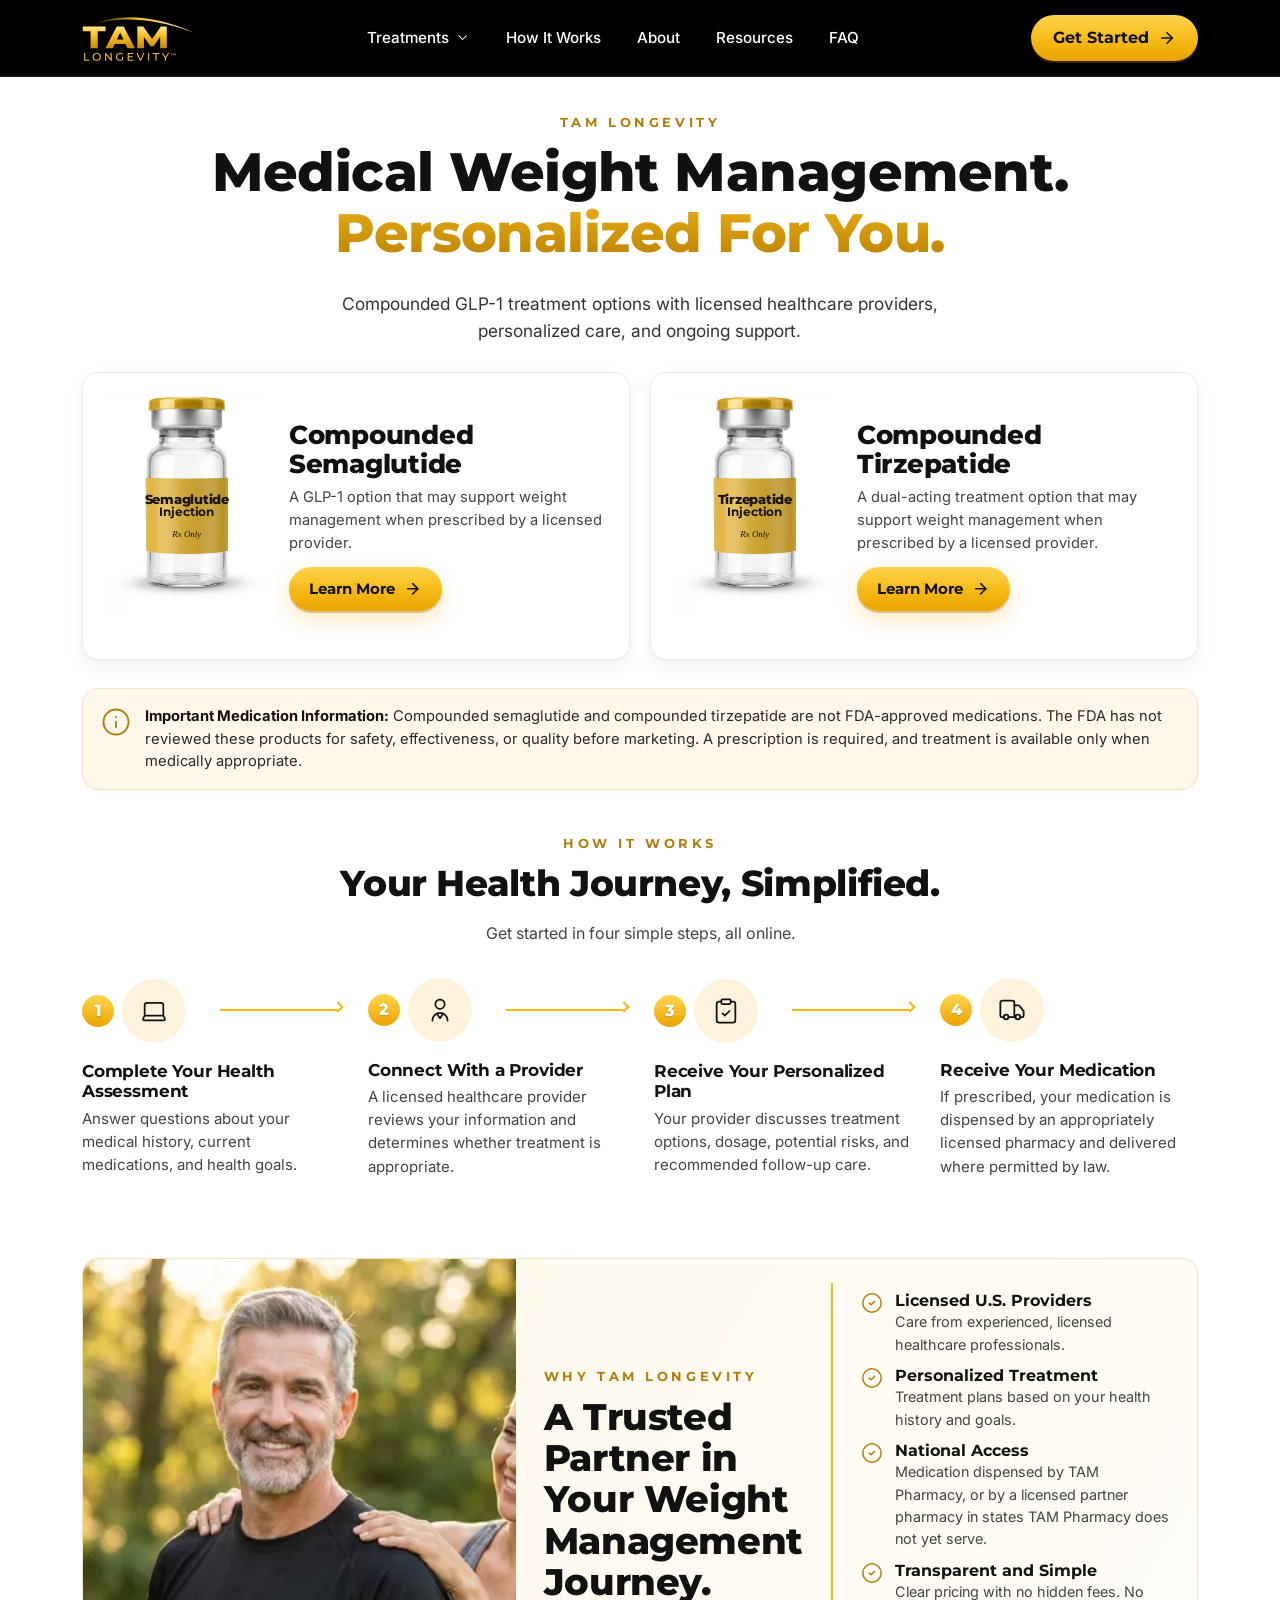
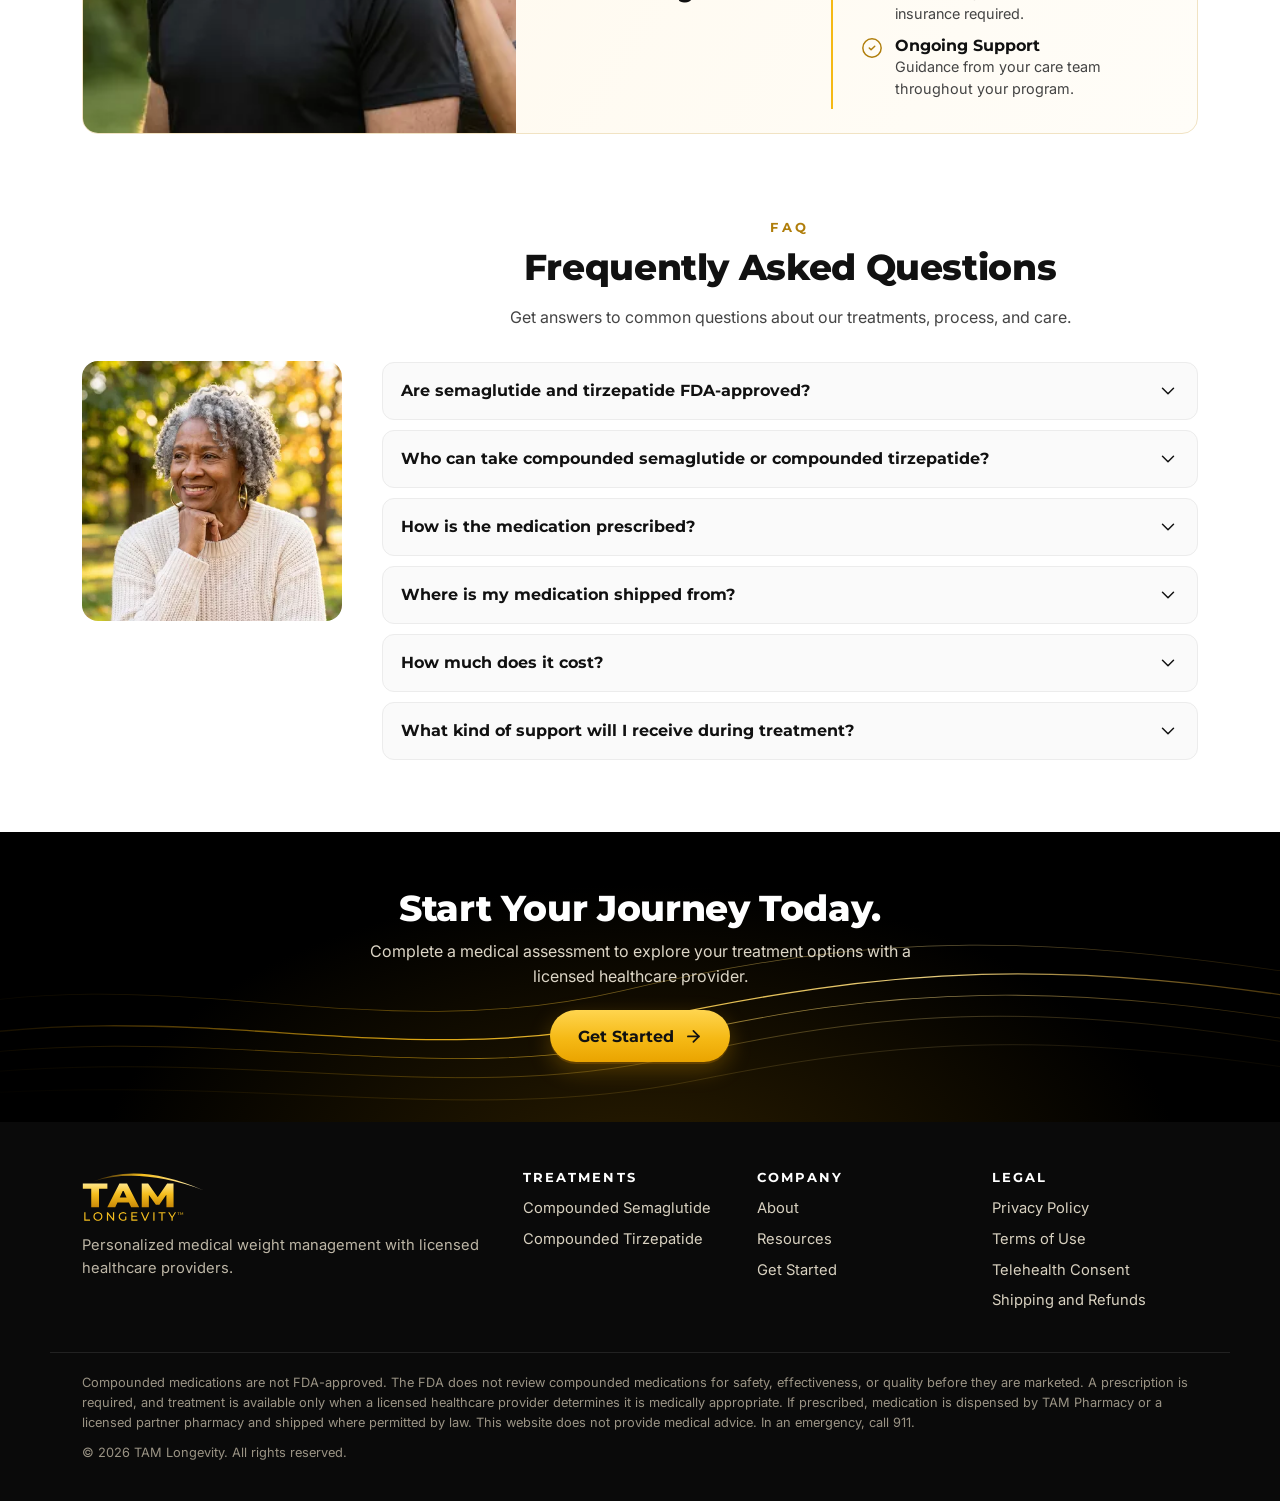
==== index.html @ 95151df6 "TAM Longevity site: home, semaglutide and tirzepatide pages, brand kit Co-Authored-By: Claude Opus 5" ====
<!doctype html>
<html lang="en">
<head>
<meta charset="utf-8">
<script>document.documentElement.className="js"</script>
<meta name="viewport" content="width=device-width, initial-scale=1, viewport-fit=cover">
<title>TAM Longevity | Personalized Medical Weight Management</title>
<meta name="description" content="Compounded GLP-1 treatment options with licensed healthcare providers, personalized care, and ongoing support. Prescription required.">
<meta name="robots" content="noindex, nofollow">
<link rel="canonical" href="https://tamlongevity.com/">
<meta name="theme-color" content="#000000">
<meta property="og:type" content="website">
<meta property="og:site_name" content="TAM Longevity">
<meta property="og:title" content="TAM Longevity | Personalized Medical Weight Management">
<meta property="og:description" content="Compounded GLP-1 treatment options with licensed healthcare providers, personalized care, and ongoing support. Prescription required.">
<meta property="og:image" content="https://tamlongevity.com/assets/brand/og-image.png">
<meta name="twitter:card" content="summary_large_image">
<link rel="icon" href="assets/brand/favicon.svg" type="image/svg+xml">
<link rel="icon" href="assets/brand/favicon-32.png" sizes="32x32" type="image/png">
<link rel="apple-touch-icon" href="assets/brand/apple-touch-icon.png">
<link rel="manifest" href="site.webmanifest">
<link rel="preconnect" href="https://fonts.googleapis.com">
<link rel="preconnect" href="https://fonts.gstatic.com" crossorigin>
<link href="https://fonts.googleapis.com/css2?family=Inter:wght@400;500;600&family=Montserrat:wght@600;700;800&display=swap" rel="stylesheet">
<link rel="stylesheet" href="assets/css/site.css">
<script src="assets/js/site.js" defer></script>
</head>
<body>
<a class="skip" href="#main">Skip to content</a>
<header class="site-header">
  <div class="wrap header-row">
    <a class="logo" href="" aria-label="TAM Longevity home"><img src="assets/brand/tam-longevity-logo-gold.svg" alt="TAM Longevity" width="140" height="60"></a>
    <nav class="nav" id="site-nav" aria-label="Main">
      <div class="nav-group">
        <button class="nav-drop" aria-expanded="false" aria-controls="drop-treatments">Treatments<svg class="ico " viewBox="0 0 24 24" fill="none" stroke="currentColor" stroke-width="1.6" stroke-linecap="round" stroke-linejoin="round" aria-hidden="true"><path d="m6 9 6 6 6-6"/></svg></button>
        <div class="drop" id="drop-treatments"><a href="semaglutide/">Compounded Semaglutide</a><a href="tirzepatide/">Compounded Tirzepatide</a><a href="">All Weight Management</a></div>
      </div>
      <a href="#how-it-works">How It Works</a>
      <a href="about/">About</a>
      <a href="resources/">Resources</a>
      <a href="#faq">FAQ</a>
    </nav>
    <a class="btn btn-gold btn-sm header-cta" href="get-started/">Get Started<svg class="ico " viewBox="0 0 24 24" fill="none" stroke="currentColor" stroke-width="1.6" stroke-linecap="round" stroke-linejoin="round" aria-hidden="true"><path d="M5 12h14"/><path d="m12 5 7 7-7 7"/></svg></a>
    <button class="menu-btn" aria-label="Open menu" aria-expanded="false" aria-controls="site-nav"><svg class="ico i-open" viewBox="0 0 24 24" fill="none" stroke="currentColor" stroke-width="1.6" stroke-linecap="round" stroke-linejoin="round" aria-hidden="true"><path d="M4 6h16M4 12h16M4 18h16"/></svg><svg class="ico i-close" viewBox="0 0 24 24" fill="none" stroke="currentColor" stroke-width="1.6" stroke-linecap="round" stroke-linejoin="round" aria-hidden="true"><path d="M18 6 6 18M6 6l12 12"/></svg></button>
  </div>
</header>
<main id="main">

<section class="hub-hero">
  <div class="wrap center">
    <p class="eyebrow">TAM Longevity</p>
    <h1>Medical Weight Management.<span>Personalized For You.</span></h1>
    <p class="hero-intro">Compounded GLP-1 treatment options with licensed healthcare providers, personalized care, and ongoing support.</p>
  </div>
  <div class="wrap">
    <ul class="prod-cards">
      <li class="prod-card reveal">
        <a class="prod-media" href="semaglutide/" tabindex="-1" aria-hidden="true"><figure class="vial" aria-label="Semaglutide Injection vial illustration">
  <img src="assets/img/vial-600.webp" srcset="assets/img/vial-300.webp 300w, assets/img/vial-600.webp 600w, assets/img/vial-900.webp 900w" sizes="160px" alt="" width="600" height="920">
  <span class="vial-label"><b>Semaglutide</b><span>Injection</span><i>Rx Only</i></span>
</figure></a>
        <div class="prod-copy">
          <h2><a href="semaglutide/">Compounded Semaglutide</a></h2>
          <p>A GLP-1 option that may support weight management when prescribed by a licensed provider.</p>
          <a class="btn btn-gold btn-sm" href="semaglutide/">Learn More<svg class="ico " viewBox="0 0 24 24" fill="none" stroke="currentColor" stroke-width="1.6" stroke-linecap="round" stroke-linejoin="round" aria-hidden="true"><path d="M5 12h14"/><path d="m12 5 7 7-7 7"/></svg></a>
        </div>
      </li>
      <li class="prod-card reveal">
        <a class="prod-media" href="tirzepatide/" tabindex="-1" aria-hidden="true"><figure class="vial" aria-label="Tirzepatide Injection vial illustration">
  <img src="assets/img/vial-600.webp" srcset="assets/img/vial-300.webp 300w, assets/img/vial-600.webp 600w, assets/img/vial-900.webp 900w" sizes="160px" alt="" width="600" height="920">
  <span class="vial-label"><b>Tirzepatide</b><span>Injection</span><i>Rx Only</i></span>
</figure></a>
        <div class="prod-copy">
          <h2><a href="tirzepatide/">Compounded Tirzepatide</a></h2>
          <p>A dual-acting treatment option that may support weight management when prescribed by a licensed provider.</p>
          <a class="btn btn-gold btn-sm" href="tirzepatide/">Learn More<svg class="ico " viewBox="0 0 24 24" fill="none" stroke="currentColor" stroke-width="1.6" stroke-linecap="round" stroke-linejoin="round" aria-hidden="true"><path d="M5 12h14"/><path d="m12 5 7 7-7 7"/></svg></a>
        </div>
      </li>
    </ul>
    <div class="notice reveal"><svg class="ico " viewBox="0 0 24 24" fill="none" stroke="currentColor" stroke-width="1.6" stroke-linecap="round" stroke-linejoin="round" aria-hidden="true"><circle cx="12" cy="12" r="10"/><path d="M12 16v-4"/><path d="M12 8h.01"/></svg><p><strong>Important Medication Information:</strong> Compounded semaglutide and compounded tirzepatide are not FDA-approved medications. The FDA has not reviewed these products for safety, effectiveness, or quality before marketing. A prescription is required, and treatment is available only when medically appropriate.</p></div>
  </div>
</section>

<section class="section how" id="how-it-works">
  <div class="wrap">
    <div class="section-head reveal">
      <p class="eyebrow">How It Works</p>
      <h2>Your Health Journey, Simplified.</h2>
      <p>Get started in four simple steps, all online.</p>
    </div>
    <ol class="steps">
      <li class="step reveal">
        <div class="step-top"><span class="step-num">1</span><span class="step-ico"><svg class="ico " viewBox="0 0 24 24" fill="none" stroke="currentColor" stroke-width="1.6" stroke-linecap="round" stroke-linejoin="round" aria-hidden="true"><path d="M20 16V7a2 2 0 0 0-2-2H6a2 2 0 0 0-2 2v9m16 0H4m16 0 1.28 2.55a1 1 0 0 1-.9 1.45H3.62a1 1 0 0 1-.9-1.45L4 16"/></svg></span></div>
        <h3>Complete Your Health Assessment</h3>
        <p>Answer questions about your medical history, current medications, and health goals.</p>
      </li>
      <li class="step reveal">
        <div class="step-top"><span class="step-num">2</span><span class="step-ico"><svg class="ico " viewBox="0 0 24 24" fill="none" stroke="currentColor" stroke-width="1.6" stroke-linecap="round" stroke-linejoin="round" aria-hidden="true"><circle cx="12" cy="7" r="4"/><path d="M5.5 21a6.5 6.5 0 0 1 13 0"/><path d="M9.5 15.5 12 19l2.5-3.5"/></svg></span></div>
        <h3>Connect With a Provider</h3>
        <p>A licensed healthcare provider reviews your information and determines whether treatment is appropriate.</p>
      </li>
      <li class="step reveal">
        <div class="step-top"><span class="step-num">3</span><span class="step-ico"><svg class="ico " viewBox="0 0 24 24" fill="none" stroke="currentColor" stroke-width="1.6" stroke-linecap="round" stroke-linejoin="round" aria-hidden="true"><rect width="8" height="4" x="8" y="2" rx="1"/><path d="M16 4h2a2 2 0 0 1 2 2v14a2 2 0 0 1-2 2H6a2 2 0 0 1-2-2V6a2 2 0 0 1 2-2h2"/><path d="m9 14 2 2 4-4"/></svg></span></div>
        <h3>Receive Your Personalized Plan</h3>
        <p>Your provider discusses treatment options, dosage, potential risks, and recommended follow-up care.</p>
      </li>
      <li class="step reveal">
        <div class="step-top"><span class="step-num">4</span><span class="step-ico"><svg class="ico " viewBox="0 0 24 24" fill="none" stroke="currentColor" stroke-width="1.6" stroke-linecap="round" stroke-linejoin="round" aria-hidden="true"><path d="M14 18V6a2 2 0 0 0-2-2H4a2 2 0 0 0-2 2v11a1 1 0 0 0 1 1h2"/><path d="M15 18H9"/><path d="M19 18h2a1 1 0 0 0 1-1v-3.65a1 1 0 0 0-.22-.62l-3.48-4.35A1 1 0 0 0 17.52 8H14"/><circle cx="17" cy="18" r="2"/><circle cx="7" cy="18" r="2"/></svg></span></div>
        <h3>Receive Your Medication</h3>
        <p>If prescribed, your medication is dispensed by an appropriately licensed pharmacy and delivered where permitted by law.</p>
      </li>
    </ol>
  </div>
</section>

<section class="section why hub-why">
  <div class="wrap">
    <div class="why-card reveal">
      <picture class="why-img"><img src="assets/img/couple-hub-1024.webp" srcset="assets/img/couple-hub-640.webp 640w, assets/img/couple-hub-1024.webp 1024w, assets/img/couple-hub-1600.webp 1600w" sizes="(max-width: 860px) 100vw, 40vw" alt="Smiling active middle-aged couple outdoors" width="1024" height="576" loading="lazy"></picture>
      <div class="why-copy">
        <p class="eyebrow">Why TAM Longevity</p>
        <h2>A Trusted Partner in Your Weight Management Journey.</h2>
      </div>
      <ul class="checks checks-detail">
        <li><svg class="ico " viewBox="0 0 24 24" fill="none" stroke="currentColor" stroke-width="1.6" stroke-linecap="round" stroke-linejoin="round" aria-hidden="true"><circle cx="12" cy="12" r="10"/><path d="m9 12 2 2 4-4"/></svg><span><strong>Licensed U.S. Providers</strong>Care from experienced, licensed healthcare professionals.</span></li>
        <li><svg class="ico " viewBox="0 0 24 24" fill="none" stroke="currentColor" stroke-width="1.6" stroke-linecap="round" stroke-linejoin="round" aria-hidden="true"><circle cx="12" cy="12" r="10"/><path d="m9 12 2 2 4-4"/></svg><span><strong>Personalized Treatment</strong>Treatment plans based on your health history and goals.</span></li>
        <li><svg class="ico " viewBox="0 0 24 24" fill="none" stroke="currentColor" stroke-width="1.6" stroke-linecap="round" stroke-linejoin="round" aria-hidden="true"><circle cx="12" cy="12" r="10"/><path d="m9 12 2 2 4-4"/></svg><span><strong>National Access</strong>Medication dispensed by TAM Pharmacy, or by a licensed partner pharmacy in states TAM Pharmacy does not yet serve.</span></li>
        <li><svg class="ico " viewBox="0 0 24 24" fill="none" stroke="currentColor" stroke-width="1.6" stroke-linecap="round" stroke-linejoin="round" aria-hidden="true"><circle cx="12" cy="12" r="10"/><path d="m9 12 2 2 4-4"/></svg><span><strong>Transparent and Simple</strong>Clear pricing with no hidden fees. No insurance required.</span></li>
        <li><svg class="ico " viewBox="0 0 24 24" fill="none" stroke="currentColor" stroke-width="1.6" stroke-linecap="round" stroke-linejoin="round" aria-hidden="true"><circle cx="12" cy="12" r="10"/><path d="m9 12 2 2 4-4"/></svg><span><strong>Ongoing Support</strong>Guidance from your care team throughout your program.</span></li>
      </ul>
    </div>
  </div>
</section>

<section class="section faq-sec" id="faq">
  <div class="wrap faq-grid">
    <picture class="faq-img reveal"><img src="assets/img/faq-woman-400.webp" srcset="assets/img/faq-woman-400.webp 400w, assets/img/faq-woman-800.webp 800w" sizes="(max-width: 860px) 0px, 280px" alt="Smiling woman with silver curly hair" width="400" height="400" loading="lazy"></picture>
    <div>
      <div class="section-head reveal">
        <p class="eyebrow">FAQ</p>
        <h2>Frequently Asked Questions</h2>
        <p>Get answers to common questions about our treatments, process, and care.</p>
      </div>
      <div class="faq-list">
      <details class="faq">
        <summary>Are semaglutide and tirzepatide FDA-approved?<svg class="ico " viewBox="0 0 24 24" fill="none" stroke="currentColor" stroke-width="1.6" stroke-linecap="round" stroke-linejoin="round" aria-hidden="true"><path d="m6 9 6 6 6-6"/></svg></summary>
        <div class="faq-a"><p>Certain brand-name medications that contain semaglutide and tirzepatide are FDA-approved for specific uses. Compounded semaglutide and tirzepatide are not FDA-approved, and the FDA does not review compounded medications for safety, effectiveness, or quality before they are marketed. Compounded medications are prepared by a licensed pharmacy for an individual patient based on a valid prescription.</p></div>
      </details>
      <details class="faq">
        <summary>Who can take compounded semaglutide or compounded tirzepatide?<svg class="ico " viewBox="0 0 24 24" fill="none" stroke="currentColor" stroke-width="1.6" stroke-linecap="round" stroke-linejoin="round" aria-hidden="true"><path d="m6 9 6 6 6-6"/></svg></summary>
        <div class="faq-a"><p>Only a licensed healthcare provider can determine whether treatment is appropriate for you, after reviewing your medical history, current medications, and health goals. These medications are not right for everyone, including people with a personal or family history of medullary thyroid carcinoma (MTC) or Multiple Endocrine Neoplasia syndrome type 2 (MEN 2).</p></div>
      </details>
      <details class="faq">
        <summary>How is the medication prescribed?<svg class="ico " viewBox="0 0 24 24" fill="none" stroke="currentColor" stroke-width="1.6" stroke-linecap="round" stroke-linejoin="round" aria-hidden="true"><path d="m6 9 6 6 6-6"/></svg></summary>
        <div class="faq-a"><p>You complete a secure online health assessment. A licensed healthcare provider reviews your information and, if treatment is appropriate, issues a prescription written for you.</p></div>
      </details>
      <details class="faq">
        <summary>Where is my medication shipped from?<svg class="ico " viewBox="0 0 24 24" fill="none" stroke="currentColor" stroke-width="1.6" stroke-linecap="round" stroke-linejoin="round" aria-hidden="true"><path d="m6 9 6 6 6-6"/></svg></summary>
        <div class="faq-a"><p>If prescribed, your medication is dispensed by TAM Pharmacy, a licensed U.S. pharmacy, or by a licensed partner pharmacy in states TAM Pharmacy does not yet serve. It is shipped to your address where permitted by law.</p></div>
      </details>
      <details class="faq">
        <summary>How much does it cost?<svg class="ico " viewBox="0 0 24 24" fill="none" stroke="currentColor" stroke-width="1.6" stroke-linecap="round" stroke-linejoin="round" aria-hidden="true"><path d="m6 9 6 6 6-6"/></svg></summary>
        <div class="faq-a"><p>Illustrative pricing is $135 per month with a 6-month plan, $160 per month with a 3-month plan, $179 per month with a 1-month plan. Final pricing is confirmed with you before you are charged. No insurance is required.</p></div>
      </details>
      <details class="faq">
        <summary>What kind of support will I receive during treatment?<svg class="ico " viewBox="0 0 24 24" fill="none" stroke="currentColor" stroke-width="1.6" stroke-linecap="round" stroke-linejoin="round" aria-hidden="true"><path d="m6 9 6 6 6-6"/></svg></summary>
        <div class="faq-a"><p>Your care team is available for treatment-related questions and follow-up care throughout your program, and your provider can adjust your plan as needed.</p></div>
      </details>
    </div>
    </div>
  </div>
</section>

<section class="cta-band">
  <svg class="waves" viewBox="0 0 1400 340" preserveAspectRatio="none" aria-hidden="true">
  <defs><linearGradient id="wg" x1="0" x2="1"><stop offset="0" stop-color="#7a4f00" stop-opacity="0"/><stop offset=".35" stop-color="#f5b915"/><stop offset=".7" stop-color="#ffe28a"/><stop offset="1" stop-color="#c98908" stop-opacity=".2"/></linearGradient></defs>
  <path class="wave w0" d="M-100 210 C 200 120, 420 260, 700 170 S 1150 60, 1500 150" stroke="url(#wg)" stroke-width="2.2" fill="none" opacity="0.9"/>
  <path class="wave w1" d="M-100 240 C 220 160, 460 290, 720 200 S 1160 100, 1500 190" stroke="url(#wg)" stroke-width="1.4" fill="none" opacity="0.55"/>
  <path class="wave w2" d="M-100 270 C 240 200, 480 320, 740 230 S 1170 140, 1500 230" stroke="url(#wg)" stroke-width="1" fill="none" opacity="0.35"/>
  <path class="wave w3" d="M-100 160 C 180 60, 400 220, 680 120 S 1140 20, 1500 110" stroke="url(#wg)" stroke-width="1.2" fill="none" opacity="0.4"/>
  <path class="wave w4" d="M-100 300 C 260 250, 500 350, 760 270 S 1180 190, 1500 270" stroke="url(#wg)" stroke-width="0.8" fill="none" opacity="0.25"/>
</svg>
  <div class="wrap cta-inner reveal">
    <h2>Start Your Journey Today.</h2>
    <p>Complete a medical assessment to explore your treatment options with a licensed healthcare provider.</p>
    <a class="btn btn-gold " href="get-started/">Get Started<svg class="ico " viewBox="0 0 24 24" fill="none" stroke="currentColor" stroke-width="1.6" stroke-linecap="round" stroke-linejoin="round" aria-hidden="true"><path d="M5 12h14"/><path d="m12 5 7 7-7 7"/></svg></a>
  </div>
</section>

</main>
<footer class="site-footer">
  <div class="wrap footer-grid">
    <div class="footer-brand">
      <img src="assets/brand/tam-longevity-logo-gold.svg" alt="TAM Longevity" width="150" height="64" loading="lazy">
      <p>Personalized medical weight management with licensed healthcare providers.</p>
      
    </div>
    <div>
      <h3>Treatments</h3>
      <ul><li><a href="semaglutide/">Compounded Semaglutide</a></li><li><a href="tirzepatide/">Compounded Tirzepatide</a></li></ul>
    </div>
    <div>
      <h3>Company</h3>
      <ul><li><a href="about/">About</a></li><li><a href="resources/">Resources</a></li><li><a href="get-started/">Get Started</a></li></ul>
    </div>
    <div>
      <h3>Legal</h3>
      <ul><li><a href="privacy-policy/">Privacy Policy</a></li><li><a href="terms-of-use/">Terms of Use</a></li><li><a href="telehealth-consent/">Telehealth Consent</a></li><li><a href="shipping-and-refunds/">Shipping and Refunds</a></li></ul>
    </div>
  </div>
  <div class="wrap footer-legal">
    <p>Compounded medications are not FDA-approved. The FDA does not review compounded medications for safety, effectiveness, or quality before they are marketed. A prescription is required, and treatment is available only when a licensed healthcare provider determines it is medically appropriate. If prescribed, medication is dispensed by TAM Pharmacy or a licensed partner pharmacy and shipped where permitted by law. This website does not provide medical advice. In an emergency, call 911.</p>
    <p>&copy; 2026 TAM Longevity. All rights reserved.</p>
  </div>
</footer>
<div class="sticky-cta" id="sticky-cta" aria-hidden="true"><a class="btn btn-gold btn-block" href="get-started/">Start Online Assessment<svg class="ico " viewBox="0 0 24 24" fill="none" stroke="currentColor" stroke-width="1.6" stroke-linecap="round" stroke-linejoin="round" aria-hidden="true"><path d="M5 12h14"/><path d="m12 5 7 7-7 7"/></svg></a></div>
</body>
</html>
---- assets/css/site.css ----
/* TAM Longevity | mobile-first stylesheet */
:root {
  --black: #000;
  --ink: #111;
  --body: #444;
  --muted: #666;
  --gold: #f5b915;
  --gold-hi: #ffd54f;
  --gold-lo: #eaa400;
  --gold-text: #b07e0b;      /* gold for text on white (AA large) */
  --gold-deep: #8a6208;      /* gold for small text on white (AA) */
  --cream: #fff8ea;
  --cream-2: #fdf2dc;
  --line: #f1e3c3;
  --white: #fff;
  --radius: 16px;
  --radius-sm: 10px;
  --shadow: 0 1px 2px rgba(60, 40, 0, .05), 0 6px 20px rgba(60, 40, 0, .06);
  --display: "Montserrat", system-ui, sans-serif;
  --text: "Inter", system-ui, -apple-system, "Segoe UI", sans-serif;
  --header-h: 60px;
  --gutter: 16px;
  color-scheme: light;
}
@media (min-width: 900px) { :root { --header-h: 76px; --gutter: 32px; } }

*, *::before, *::after { box-sizing: border-box; }
html { -webkit-text-size-adjust: 100%; scroll-behavior: smooth; scroll-padding-top: calc(var(--header-h) + 12px); }
body { margin: 0; background: var(--white); color: var(--body); font: 400 16px/1.55 var(--text); overflow-x: hidden; }
img { max-width: 100%; height: auto; display: block; }
a { color: inherit; }
h1, h2, h3 { font-family: var(--display); color: var(--ink); margin: 0 0 .5em; line-height: 1.12; letter-spacing: -.01em; }
h1 { font-size: clamp(2rem, 1.4rem + 3vw, 3.2rem); font-weight: 800; }
h2 { font-size: clamp(1.55rem, 1.2rem + 1.6vw, 2.25rem); font-weight: 800; }
h3 { font-size: 1.05rem; font-weight: 700; }
p { margin: 0 0 .8em; }
ul, ol { margin: 0; padding: 0; list-style: none; }
.wrap { width: 100%; max-width: 1180px; margin: 0 auto; padding: 0 var(--gutter); }
.narrow { max-width: 860px; }
.center { text-align: center; }
.skip { position: absolute; left: -9999px; top: 0; z-index: 100; background: var(--gold); color: var(--ink); padding: 10px 16px; }
.skip:focus { left: 8px; top: 8px; }
:focus-visible { outline: 3px solid var(--gold); outline-offset: 2px; }

.ico { width: 1em; height: 1em; flex: none; }
.eyebrow { font: 700 .8rem/1 var(--display); letter-spacing: .28em; text-transform: uppercase; color: var(--gold-text); margin-bottom: 12px; }

/* buttons */
.btn { display: inline-flex; align-items: center; justify-content: center; gap: .6em; min-height: 52px; padding: 0 28px; border-radius: 999px; font: 700 1.02rem/1 var(--display); text-decoration: none; transition: transform .15s ease, box-shadow .2s ease, filter .2s ease; }
.btn .ico { width: 1.15em; height: 1.15em; stroke-width: 2.2; }
.btn-gold { color: #111; background: linear-gradient(180deg, var(--gold-hi) 0%, var(--gold) 55%, var(--gold-lo) 100%); box-shadow: 0 2px 0 rgba(160, 100, 0, .35), 0 8px 22px rgba(240, 170, 0, .28); }
.btn-gold:hover { filter: brightness(1.04); transform: translateY(-1px); }
.btn-gold:active { transform: translateY(0); }
.btn-sm { min-height: 44px; padding: 0 20px; font-size: .95rem; }
.btn-block { width: 100%; }

/* header */
.site-header { position: sticky; top: 0; z-index: 50; background: var(--black); border-bottom: 1px solid #1d1a12; }
.header-row { height: var(--header-h); display: flex; align-items: center; gap: 12px; }
.logo { display: block; margin-right: auto; }
.logo img { height: 38px; width: auto; }
@media (min-width: 900px) { .logo img { height: 48px; } }
.header-cta { min-height: 40px; padding: 0 16px; font-size: .9rem; box-shadow: 0 2px 0 rgba(160, 100, 0, .35); }
.menu-btn { display: inline-flex; align-items: center; justify-content: center; width: 44px; height: 44px; background: none; border: 0; color: #fff; cursor: pointer; padding: 0; }
.menu-btn .ico { width: 26px; height: 26px; }
.menu-btn .i-close, .nav-open .menu-btn .i-open { display: none; }
.nav-open .menu-btn .i-close { display: block; }

.nav { position: fixed; inset: var(--header-h) 0 auto 0; background: var(--black); padding: 8px var(--gutter) 24px; display: flex; flex-direction: column; border-top: 1px solid #222; transform: translateY(-8px); opacity: 0; visibility: hidden; transition: opacity .2s, transform .2s, visibility .2s; max-height: calc(100dvh - var(--header-h)); overflow-y: auto; }
.nav-open .nav { opacity: 1; transform: none; visibility: visible; }
.nav > a, .nav-drop { color: #fff; text-decoration: none; font: 500 1.05rem/1 var(--text); padding: 16px 4px; border-bottom: 1px solid #1f1f1f; background: none; border-left: 0; border-right: 0; border-top: 0; text-align: left; width: 100%; display: flex; justify-content: space-between; align-items: center; cursor: pointer; }
.nav-drop .ico { transition: transform .2s; }
.nav-drop[aria-expanded="true"] .ico { transform: rotate(180deg); }
.drop { display: none; flex-direction: column; padding: 4px 0 8px 12px; }
.drop.open { display: flex; }
.drop a { color: #e6dcc4; text-decoration: none; padding: 12px 4px; font-size: 1rem; }
.drop a:hover, .nav > a:hover { color: var(--gold-hi); }

@media (min-width: 900px) {
  .menu-btn { display: none; }
  .logo { margin-right: 0; }
  .nav { position: static; flex-direction: row; align-items: center; justify-content: center; gap: 36px; padding: 0; background: none; border: 0; opacity: 1; transform: none; visibility: visible; flex: 1; max-height: none; overflow: visible; }
  .nav > a, .nav-drop { width: auto; padding: 8px 0; border: 0; font-size: .95rem; gap: 6px; }
  .nav-group { position: relative; }
  .drop { position: absolute; top: calc(100% + 14px); left: -16px; min-width: 260px; background: #0b0b0b; border: 1px solid #2a2416; border-radius: 12px; padding: 8px; box-shadow: 0 18px 40px rgba(0, 0, 0, .45); }
  .drop a { padding: 12px 14px; border-radius: 8px; }
  .drop a:hover { background: #17140c; }
  .header-cta { min-height: 46px; padding: 0 22px; font-size: .98rem; }
}

/* sections */
.section { padding: 56px 0; }
@media (min-width: 900px) { .section { padding: 72px 0; } }
.section-head { text-align: center; margin-bottom: 32px; }
.section-head p:last-child { color: var(--body); margin: 0; }

/* product hero */
.product-hero { padding: 24px 0 8px; }
.hero-grid { display: grid; gap: 0; align-items: center; }
.hero-media .vial { margin: -8px 0 -18px; }
.hero-media { display: flex; justify-content: center; }
.hero-copy h1 { margin-bottom: .2em; }
.hero-sub { font: 800 clamp(1.15rem, 1rem + .8vw, 1.6rem)/1.2 var(--display); color: var(--gold-text); margin-bottom: .45em; }
.hero-intro { font-size: 1.05rem; color: #333; max-width: 36em; }
@media (min-width: 860px) {
  .product-hero { padding: 36px 0 8px; }
  .hero-grid { grid-template-columns: 5fr 7fr; gap: 40px; }
}

/* vial with live HTML label (one photo serves every product) */
.vial { position: relative; margin: 0; width: min(40vw, 172px); container-type: inline-size; }
.vial img { width: 100%; mix-blend-mode: multiply; -webkit-mask-image: linear-gradient(to bottom, #000 88%, transparent); mask-image: linear-gradient(to bottom, #000 88%, transparent); }
.vial-label { position: absolute; left: 24.3%; width: 51.1%; top: 34.7%; height: 30.8%; display: flex; flex-direction: column; align-items: center; justify-content: center; text-align: center; color: #1a1406; line-height: 1.05; }
.vial-label b { font: 800 8cqw/1.05 var(--display); letter-spacing: -.02em; }
.vial-label span { font: 700 7.2cqw/1.1 var(--display); letter-spacing: -.01em; }
.vial-label i { font: italic 400 5.6cqw/1 Georgia, "Times New Roman", serif; margin-top: 14%; }
@media (min-width: 860px) { .hero-media .vial { width: min(100%, 400px); } }

/* pricing */
.pricing { display: grid; grid-template-columns: repeat(3, 1fr); background: var(--cream); border: 1px solid var(--line); border-radius: var(--radius); margin: 18px 0 20px; overflow: hidden; }
.plan { display: flex; flex-direction: column; align-items: center; justify-content: center; text-align: center; padding: 16px 6px; gap: 4px; }
.plan + .plan { border-left: 1px solid var(--line); }
.plan-term { font: 700 .72rem/1 var(--display); letter-spacing: .12em; text-transform: uppercase; color: var(--ink); }
.plan-price { font: 500 1rem/1 var(--display); color: var(--ink); white-space: nowrap; }
.plan-price strong { font-size: 1.7rem; font-weight: 800; letter-spacing: -.02em; }
.plan-save { font-size: .82rem; color: #333; }
@media (max-width: 380px) { .plan-price strong { font-size: 1.45rem; } .plan-price { font-size: .85rem; } }
@media (min-width: 600px) { .plan { padding: 20px 10px; } .plan-price strong { font-size: 2rem; } .plan-term { font-size: .78rem; } }
.hero-cta { display: flex; flex-direction: column; align-items: stretch; gap: 10px; }
.hero-cta .btn { min-height: 56px; font-size: 1.08rem; }
.price-note { font-size: .85rem; color: var(--muted); text-align: center; margin: 0; }
@media (min-width: 600px) { .hero-cta { align-items: flex-start; } .hero-cta .btn { padding: 0 40px; } .price-note { text-align: left; padding-left: 28px; } }

/* notice */
.notice { display: flex; gap: 14px; align-items: flex-start; background: var(--cream); border: 1px solid var(--line); border-radius: var(--radius); padding: 16px 18px; margin-top: 28px; font-size: .92rem; color: #2a2a2a; }
.notice .ico { width: 30px; height: 30px; color: var(--gold-text); stroke-width: 1.5; margin-top: 2px; }
.notice p { margin: 0; }
.notice strong { color: var(--ink); }
.img-note { font-size: .78rem; font-style: italic; color: var(--muted); text-align: center; margin: 10px 0 0; }

/* what is */
.what { padding-top: 40px; padding-bottom: 32px; }
.what-grid { display: grid; gap: 12px; }
.what-copy { font-size: .98rem; }
@media (min-width: 860px) {
  .what-grid { grid-template-columns: 5fr 7fr; gap: 40px; align-items: center; }
  .what-grid h2 { font-size: 2.2rem; }
  .what-copy { border-left: 2px solid var(--gold); padding-left: 32px; }
}
@media (max-width: 859px) { .what-copy { border-top: 2px solid var(--gold); padding-top: 16px; } }

/* included cards */
.included { padding-top: 24px; padding-bottom: 24px; }
.included h2 { margin-bottom: 24px; }
.cards4 { display: grid; gap: 12px; }
.card { display: flex; gap: 16px; align-items: flex-start; background: var(--cream); border: 1px solid var(--line); border-radius: var(--radius); padding: 18px; }
.card-ico { width: 40px; height: 40px; color: var(--gold-text); stroke-width: 1.4; }
.card h3 { margin-bottom: .3em; }
.card p { margin: 0; font-size: .92rem; }
@media (min-width: 600px) { .cards4 { grid-template-columns: 1fr 1fr; } }
@media (min-width: 1000px) {
  .cards4 { grid-template-columns: repeat(4, 1fr); }
  .card { flex-direction: column; align-items: center; text-align: center; padding: 24px 18px; }
  .card-ico { width: 46px; height: 46px; }
}

/* how it works */
.how { padding-top: 40px; }
.steps { display: grid; gap: 0; counter-reset: s; position: relative; }
.step { position: relative; display: grid; grid-template-columns: 64px 1fr; column-gap: 16px; padding-bottom: 28px; }
.step-top { grid-row: span 2; display: flex; flex-direction: column; align-items: center; gap: 8px; position: relative; }
.step:not(:last-child) .step-top::after { content: ""; position: absolute; top: 96px; bottom: -28px; left: 50%; width: 2px; background: linear-gradient(var(--gold), rgba(245, 185, 21, .15)); transform: translateX(-50%); }
.step-num { display: grid; place-items: center; width: 32px; height: 32px; border-radius: 50%; background: linear-gradient(180deg, var(--gold-hi), var(--gold-lo)); color: #fff; font: 800 1rem/1 var(--display); text-shadow: 0 1px 1px rgba(120, 70, 0, .35); }
.step-ico { display: grid; place-items: center; width: 56px; height: 56px; border-radius: 50%; background: var(--cream-2); color: var(--ink); }
.step-ico .ico { width: 28px; height: 28px; stroke-width: 1.5; }
.step h3 { margin: 4px 0 .3em; font-size: 1.08rem; }
.step p { margin: 0; font-size: .94rem; }
@media (min-width: 900px) {
  .steps { grid-template-columns: repeat(4, 1fr); gap: 28px; }
  .step { grid-template-columns: 1fr; text-align: left; padding: 0; }
  .step-top { flex-direction: row; grid-row: auto; margin-bottom: 14px; }
  .step-ico { width: 64px; height: 64px; }
  .step:not(:last-child) .step-top::after { content: ""; top: 50%; bottom: auto; left: auto; right: -6px; width: 26px; height: 2px; background: var(--gold); transform: none; }
  .step:not(:last-child)::after { content: ""; position: absolute; top: 25px; right: -2px; width: 8px; height: 8px; border-top: 2px solid var(--gold); border-right: 2px solid var(--gold); transform: rotate(45deg); }
  .step:not(:last-child) .step-top::after { right: 2px; width: calc(100% - 140px); top: 31px; }
}

/* why */
.why { padding-top: 8px; }
.why-card { display: grid; background: linear-gradient(120deg, var(--cream) 0%, #fffdf8 100%); border: 1px solid var(--line); border-radius: var(--radius); overflow: hidden; }
.why-img img { width: 100%; height: 100%; object-fit: cover; aspect-ratio: 16 / 9; }
.why-copy { padding: 24px 20px 8px; }
.why-copy h2 { font-size: clamp(1.6rem, 1.2rem + 1.6vw, 2.3rem); }
.checks { padding: 0 20px 24px; display: grid; gap: 10px; }
.why-copy .checks { padding: 0; }
.checks li { display: flex; gap: 12px; align-items: flex-start; color: #222; font-size: .98rem; }
.checks .ico { width: 22px; height: 22px; color: var(--gold-text); margin-top: 1px; stroke-width: 1.6; }
.checks-detail li span { display: flex; flex-direction: column; font-size: .9rem; color: var(--body); }
.checks-detail strong { color: var(--ink); font: 700 .98rem/1.3 var(--display); }
@media (min-width: 860px) {
  .why-card { grid-template-columns: 1fr 1fr; align-items: center; }
  .why-img { height: 100%; }
  .why-img img { aspect-ratio: auto; min-height: 320px; }
  .why-copy { padding: 32px 40px; border-left: 2px solid var(--gold); margin: 24px 0; }
  .hub-why .why-card { grid-template-columns: 5.2fr 3.4fr 4.4fr; }
  .hub-why .why-img img { object-position: 28% center; }
  .hub-why .why-copy { border-left: 0; padding: 24px 28px; }
  .hub-why .checks-detail { border-left: 2px solid var(--gold); padding: 8px 28px 8px 28px; margin: 24px 0; }
}

/* ISI */
.isi { padding-top: 0; }
.isi-card { background: var(--cream); border: 1px solid var(--line); border-radius: var(--radius); padding: 22px 20px; }
.isi-head { display: flex; align-items: center; gap: 14px; margin-bottom: 14px; }
.isi-head .ico { width: 44px; height: 44px; color: var(--gold-text); stroke-width: 1.4; }
.isi-head h2 { margin: 0; font-size: clamp(1.35rem, 1.1rem + 1vw, 1.9rem); }
.isi-body { font-size: .9rem; color: #2b2b2b; }
.isi-body h3 { font-size: .95rem; margin: 1.1em 0 .4em; }
.isi-body ul { list-style: disc; padding-left: 1.2em; }
.isi-body li { margin-bottom: .35em; }
.isi-body a, .isi-tray a { color: var(--gold-deep); }
.boxed { border: 2px solid #1a1a1a; border-radius: 6px; padding: 12px 14px; background: #fff; margin: 12px 0; }
.boxed h3 { margin-top: 0; text-transform: uppercase; letter-spacing: .02em; }
.boxed p { margin: 0; }
@media (min-width: 860px) {
  .isi-card { display: grid; grid-template-columns: 280px 1fr; gap: 32px; padding: 32px; }
  .isi-head { flex-direction: row; align-items: center; align-self: start; position: sticky; top: calc(var(--header-h) + 24px); border-right: 2px solid var(--gold); padding-right: 24px; }
}

/* ISI tray (product pages) */
.isi-tray { position: fixed; left: 0; right: 0; bottom: 0; z-index: 40; background: #fff; border-top: 3px solid var(--gold); box-shadow: 0 -8px 24px rgba(0, 0, 0, .12); transition: transform .3s ease; padding-bottom: env(safe-area-inset-bottom); }
.isi-tray.hide { transform: translateY(110%); }
.isi-tray-toggle { width: 100%; display: flex; align-items: center; gap: 12px; padding: 10px var(--gutter); background: none; border: 0; cursor: pointer; text-align: left; color: var(--ink); font: inherit; max-width: 1180px; margin: 0 auto; }
.isi-tray-toggle > span { display: flex; flex-direction: column; flex: 1; min-width: 0; }
.isi-tray-toggle strong { font: 800 .95rem/1.3 var(--display); }
.isi-tray-toggle em { font-style: normal; font-size: .8rem; color: #333; overflow: hidden; text-overflow: ellipsis; white-space: nowrap; }
.isi-tray-toggle .ico { width: 24px; height: 24px; transform: rotate(180deg); transition: transform .2s; }
.isi-tray-toggle[aria-expanded="true"] .ico { transform: none; }
.isi-tray-body { max-height: 60vh; overflow-y: auto; padding: 0 var(--gutter) 20px; font-size: .88rem; color: #2b2b2b; max-width: 1180px; margin: 0 auto; }
.isi-tray-body h3 { font-size: .92rem; margin: 1em 0 .35em; }
.isi-tray-body ul { list-style: disc; padding-left: 1.2em; }
body:has(.isi-tray) .site-footer { padding-bottom: 96px; }

/* sticky CTA (home, mobile) */
.sticky-cta { position: fixed; left: 0; right: 0; bottom: 0; z-index: 40; padding: 10px var(--gutter) calc(10px + env(safe-area-inset-bottom)); background: rgba(0, 0, 0, .92); backdrop-filter: blur(8px); transform: translateY(110%); transition: transform .3s ease; }
.sticky-cta.show { transform: none; }
@media (min-width: 900px) { .sticky-cta { display: none; } }

/* FAQ */
.faq-sec { padding-top: 16px; }
.faq-list { display: grid; gap: 10px; }
.faq { background: #fafafa; border: 1px solid #ececec; border-radius: 12px; transition: background .2s, border-color .2s; }
.faq[open] { background: var(--cream); border-color: var(--line); }
.faq summary { list-style: none; cursor: pointer; display: flex; justify-content: space-between; align-items: center; gap: 16px; padding: 16px 18px; min-height: 56px; font: 700 .98rem/1.35 var(--display); color: var(--ink); }
.faq summary::-webkit-details-marker { display: none; }
.faq summary .ico { width: 22px; height: 22px; transition: transform .2s; }
.faq[open] summary .ico { transform: rotate(180deg); }
.faq-a { padding: 0 18px 16px; font-size: .95rem; }
.faq-a p { margin: 0; }
.faq-grid { display: grid; gap: 24px; }
.faq-img { display: none; }
@media (min-width: 860px) {
  .faq-grid { grid-template-columns: 260px 1fr; gap: 40px; align-items: center; }
  .faq-img { display: block; }
  .faq-img img { border-radius: var(--radius); aspect-ratio: 1; object-fit: cover; }
}

/* hub */
.hub-hero { padding: 40px 0 8px; }
.hub-hero h1 { font-size: clamp(2rem, 1.3rem + 3.4vw, 3.4rem); }
.hub-hero h1 span { display: block; color: var(--gold-text); background: linear-gradient(180deg, #e9ae17, #b98000); -webkit-background-clip: text; background-clip: text; -webkit-text-fill-color: transparent; }
.hub-hero .hero-intro { margin: 0 auto 28px; font-size: 1.08rem; }
.prod-cards { display: grid; gap: 14px; }
.prod-card { display: grid; grid-template-columns: 116px 1fr; gap: 14px; align-items: center; background: #fff; border: 1px solid #ececec; border-radius: var(--radius); padding: 16px; box-shadow: var(--shadow); }
.prod-media .vial { width: 100%; }
.prod-copy h2 { font-size: 1.35rem; margin-bottom: .3em; }
.prod-copy h2 a { text-decoration: none; }
.prod-copy p { font-size: .92rem; margin-bottom: 12px; }
@media (min-width: 760px) {
  .prod-cards { grid-template-columns: 1fr 1fr; gap: 20px; }
  .prod-card { grid-template-columns: 160px 1fr; padding: 20px 24px; gap: 22px; }
  .prod-copy h2 { font-size: 1.6rem; }
}

/* CTA band */
.cta-band { position: relative; overflow: hidden; background: radial-gradient(ellipse at 50% 120%, #2a1d00 0%, #000 60%); color: #e8e2d4; text-align: center; padding: 56px 0 60px; }
.cta-inner { position: relative; z-index: 1; }
.cta-band h2 { color: #fff; margin-bottom: .3em; }
.cta-band p { max-width: 34em; margin: 0 auto 22px; color: #ddd6c6; }
.waves { position: absolute; left: 0; right: 0; bottom: 0; top: 30%; width: 100%; height: 70%; }
.wave { animation: drift 14s ease-in-out infinite alternate; transform-origin: center; }
.wave.w1 { animation-duration: 18s; animation-delay: -4s; }
.wave.w2 { animation-duration: 22s; animation-delay: -8s; }
.wave.w3 { animation-duration: 16s; animation-delay: -2s; }
.wave.w4 { animation-duration: 26s; animation-delay: -10s; }
@keyframes drift { from { transform: translate(-40px, 6px) scaleY(.92); } to { transform: translate(40px, -6px) scaleY(1.08); } }

/* simple pages */
.simple { padding: 48px 0 64px; }
.simple .lead { font-size: 1.15rem; color: #333; }
.placeholder { background: var(--cream); border: 1px dashed #e2c98b; border-radius: var(--radius); padding: 24px; color: #4a3a12; }
.placeholder p { margin: 0; }
.chooser { display: grid; gap: 12px; margin-top: 24px; }
.chooser-item { display: flex; justify-content: space-between; align-items: center; padding: 18px 20px; border: 1px solid var(--line); background: var(--cream); border-radius: 12px; text-decoration: none; font: 700 1.05rem/1.2 var(--display); color: var(--ink); }
.chooser-item .ico { color: var(--gold-text); width: 22px; height: 22px; }

/* footer */
.site-footer { background: #0a0a0a; color: #bdb6a6; padding: 48px 0 28px; font-size: .92rem; }
.footer-grid { display: grid; gap: 28px; grid-template-columns: 1fr 1fr; }
.footer-brand { grid-column: 1 / -1; }
.footer-brand img { height: 52px; width: auto; margin-bottom: 12px; }
.site-footer h3 { color: #fff; font-size: .82rem; letter-spacing: .16em; text-transform: uppercase; margin-bottom: 12px; }
.site-footer li { margin-bottom: 8px; }
.site-footer a { color: #d8d1c0; text-decoration: none; }
.site-footer a:hover { color: var(--gold-hi); }
.footer-legal { border-top: 1px solid #222; margin-top: 32px; padding-top: 20px; font-size: .8rem; color: #9a9384; }
@media (min-width: 860px) { .footer-grid { grid-template-columns: 2fr 1fr 1fr 1fr; } .footer-brand { grid-column: auto; } }

/* reveal motion */
.js .reveal { opacity: 0; transform: translateY(14px); transition: opacity .6s ease, transform .6s ease; }
.js .reveal.in { opacity: 1; transform: none; }
@media (prefers-reduced-motion: reduce) {
  html { scroll-behavior: auto; }
  .js .reveal { opacity: 1; transform: none; transition: none; }
  .wave { animation: none; }
}
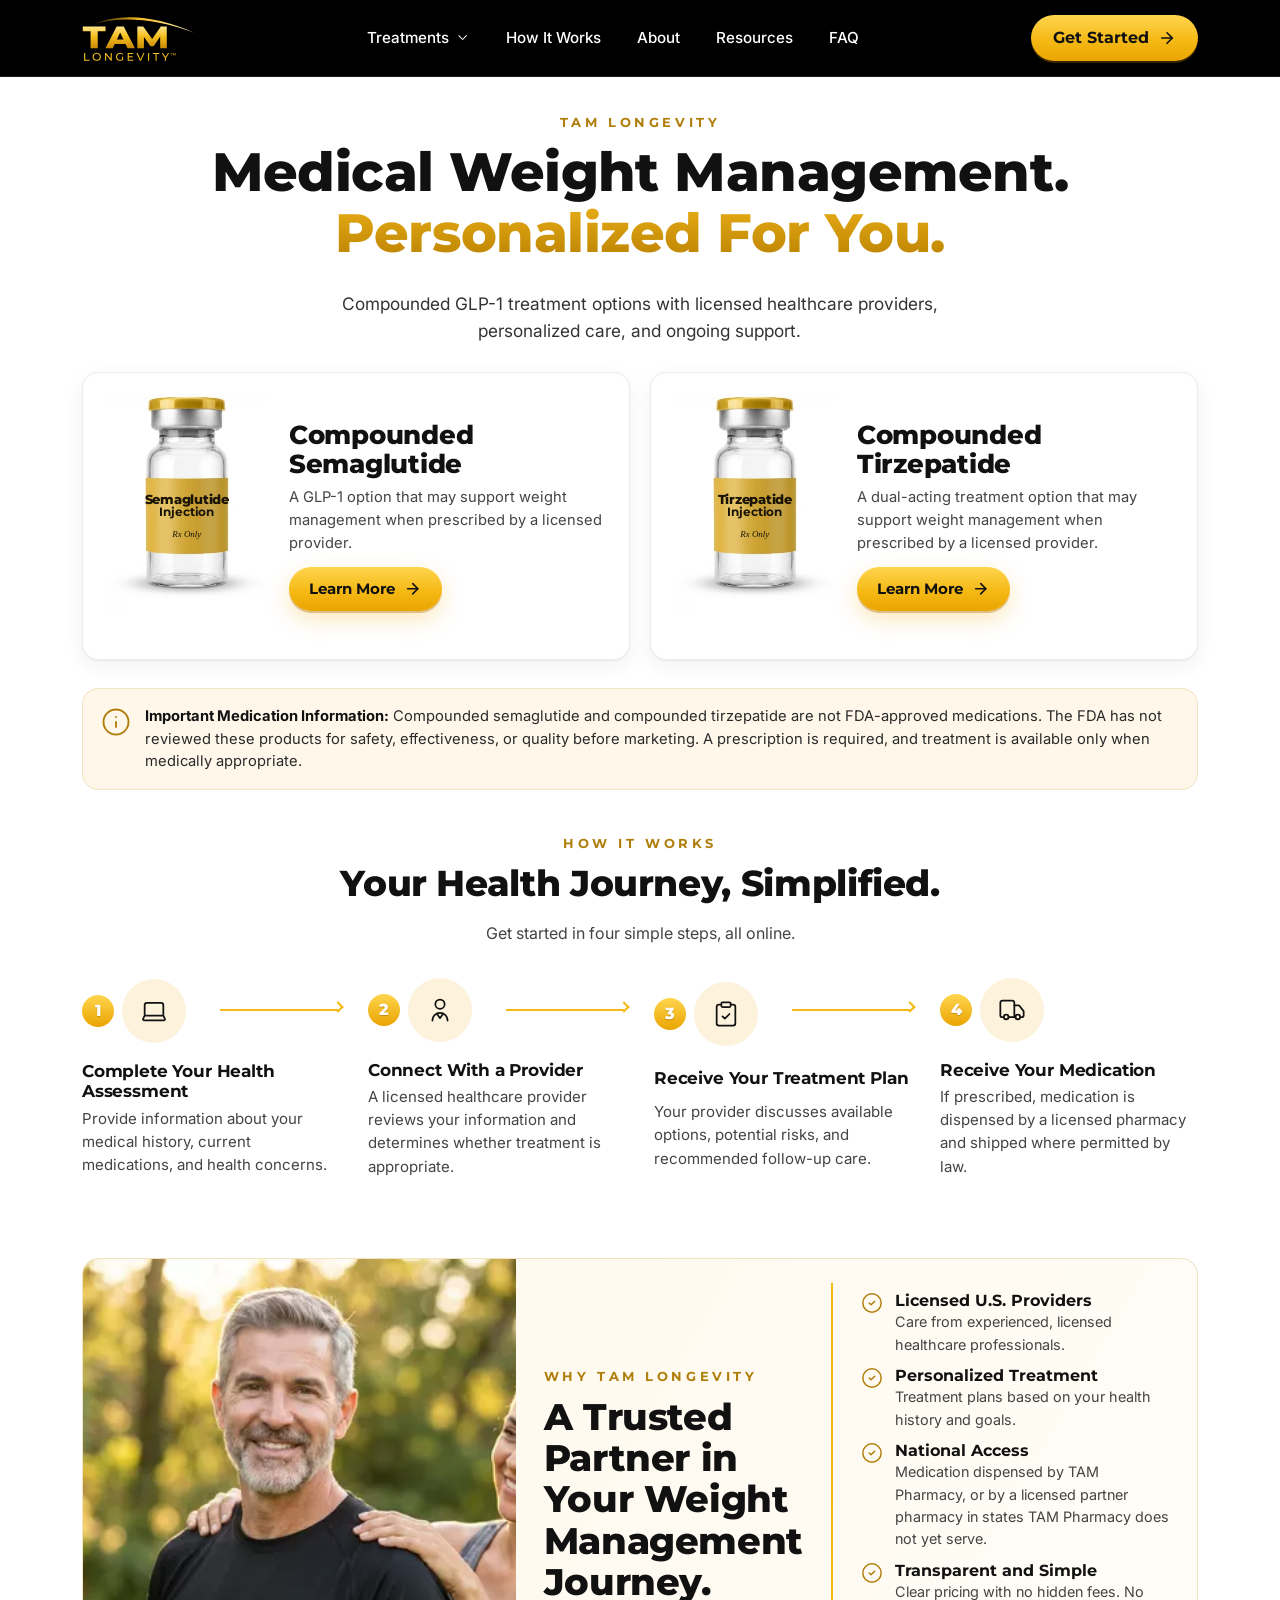
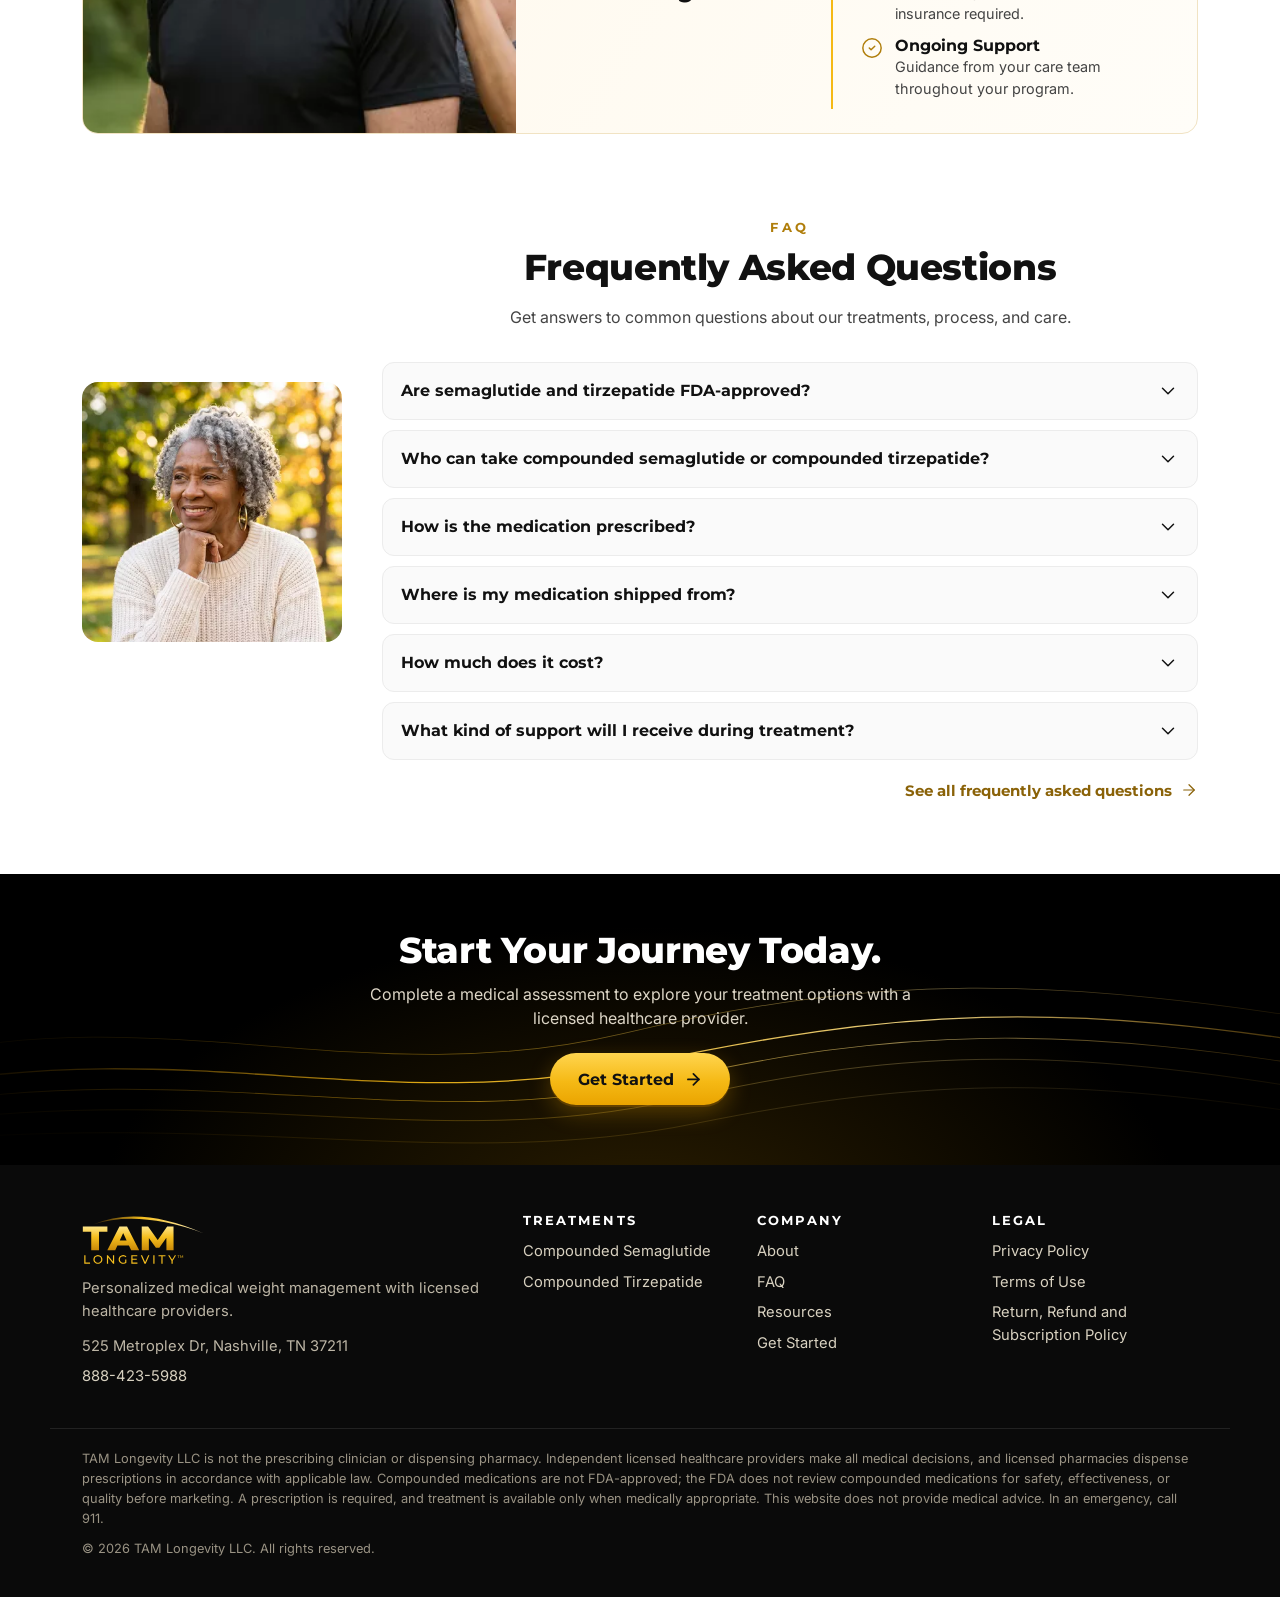
==== commit 36ec9948: "Add client content: product copy, full FAQ, About, legal drafts with draft notes Co-Authored-By: Cla" ====
--- a/index.html
+++ b/index.html
@@ -38,7 +38,7 @@
       <a href="#how-it-works">How It Works</a>
       <a href="about/">About</a>
       <a href="resources/">Resources</a>
-      <a href="#faq">FAQ</a>
+      <a href="faq/">FAQ</a>
     </nav>
     <a class="btn btn-gold btn-sm header-cta" href="get-started/">Get Started<svg class="ico " viewBox="0 0 24 24" fill="none" stroke="currentColor" stroke-width="1.6" stroke-linecap="round" stroke-linejoin="round" aria-hidden="true"><path d="M5 12h14"/><path d="m12 5 7 7-7 7"/></svg></a>
     <button class="menu-btn" aria-label="Open menu" aria-expanded="false" aria-controls="site-nav"><svg class="ico i-open" viewBox="0 0 24 24" fill="none" stroke="currentColor" stroke-width="1.6" stroke-linecap="round" stroke-linejoin="round" aria-hidden="true"><path d="M4 6h16M4 12h16M4 18h16"/></svg><svg class="ico i-close" viewBox="0 0 24 24" fill="none" stroke="currentColor" stroke-width="1.6" stroke-linecap="round" stroke-linejoin="round" aria-hidden="true"><path d="M18 6 6 18M6 6l12 12"/></svg></button>
@@ -92,7 +92,7 @@
       <li class="step reveal">
         <div class="step-top"><span class="step-num">1</span><span class="step-ico"><svg class="ico " viewBox="0 0 24 24" fill="none" stroke="currentColor" stroke-width="1.6" stroke-linecap="round" stroke-linejoin="round" aria-hidden="true"><path d="M20 16V7a2 2 0 0 0-2-2H6a2 2 0 0 0-2 2v9m16 0H4m16 0 1.28 2.55a1 1 0 0 1-.9 1.45H3.62a1 1 0 0 1-.9-1.45L4 16"/></svg></span></div>
         <h3>Complete Your Health Assessment</h3>
-        <p>Answer questions about your medical history, current medications, and health goals.</p>
+        <p>Provide information about your medical history, current medications, and health concerns.</p>
       </li>
       <li class="step reveal">
         <div class="step-top"><span class="step-num">2</span><span class="step-ico"><svg class="ico " viewBox="0 0 24 24" fill="none" stroke="currentColor" stroke-width="1.6" stroke-linecap="round" stroke-linejoin="round" aria-hidden="true"><circle cx="12" cy="7" r="4"/><path d="M5.5 21a6.5 6.5 0 0 1 13 0"/><path d="M9.5 15.5 12 19l2.5-3.5"/></svg></span></div>
@@ -101,13 +101,13 @@
       </li>
       <li class="step reveal">
         <div class="step-top"><span class="step-num">3</span><span class="step-ico"><svg class="ico " viewBox="0 0 24 24" fill="none" stroke="currentColor" stroke-width="1.6" stroke-linecap="round" stroke-linejoin="round" aria-hidden="true"><rect width="8" height="4" x="8" y="2" rx="1"/><path d="M16 4h2a2 2 0 0 1 2 2v14a2 2 0 0 1-2 2H6a2 2 0 0 1-2-2V6a2 2 0 0 1 2-2h2"/><path d="m9 14 2 2 4-4"/></svg></span></div>
-        <h3>Receive Your Personalized Plan</h3>
-        <p>Your provider discusses treatment options, dosage, potential risks, and recommended follow-up care.</p>
+        <h3>Receive Your Treatment Plan</h3>
+        <p>Your provider discusses available options, potential risks, and recommended follow-up care.</p>
       </li>
       <li class="step reveal">
         <div class="step-top"><span class="step-num">4</span><span class="step-ico"><svg class="ico " viewBox="0 0 24 24" fill="none" stroke="currentColor" stroke-width="1.6" stroke-linecap="round" stroke-linejoin="round" aria-hidden="true"><path d="M14 18V6a2 2 0 0 0-2-2H4a2 2 0 0 0-2 2v11a1 1 0 0 0 1 1h2"/><path d="M15 18H9"/><path d="M19 18h2a1 1 0 0 0 1-1v-3.65a1 1 0 0 0-.22-.62l-3.48-4.35A1 1 0 0 0 17.52 8H14"/><circle cx="17" cy="18" r="2"/><circle cx="7" cy="18" r="2"/></svg></span></div>
         <h3>Receive Your Medication</h3>
-        <p>If prescribed, your medication is dispensed by an appropriately licensed pharmacy and delivered where permitted by law.</p>
+        <p>If prescribed, medication is dispensed by a licensed pharmacy and shipped where permitted by law.</p>
       </li>
     </ol>
   </div>
@@ -156,7 +156,7 @@
       </details>
       <details class="faq">
         <summary>Where is my medication shipped from?<svg class="ico " viewBox="0 0 24 24" fill="none" stroke="currentColor" stroke-width="1.6" stroke-linecap="round" stroke-linejoin="round" aria-hidden="true"><path d="m6 9 6 6 6-6"/></svg></summary>
-        <div class="faq-a"><p>If prescribed, your medication is dispensed by TAM Pharmacy, a licensed U.S. pharmacy, or by a licensed partner pharmacy in states TAM Pharmacy does not yet serve. It is shipped to your address where permitted by law.</p></div>
+        <div class="faq-a"><p>If prescribed, your medication is dispensed by a licensed U.S. pharmacy partner, including TAM Pharmacy and Epiq Scripts, and shipped to your address where permitted by law. Typical pharmacy processing is 24 to 48 hours after prescription approval; carrier delivery times vary.</p></div>
       </details>
       <details class="faq">
         <summary>How much does it cost?<svg class="ico " viewBox="0 0 24 24" fill="none" stroke="currentColor" stroke-width="1.6" stroke-linecap="round" stroke-linejoin="round" aria-hidden="true"><path d="m6 9 6 6 6-6"/></svg></summary>
@@ -167,6 +167,7 @@
         <div class="faq-a"><p>Your care team is available for treatment-related questions and follow-up care throughout your program, and your provider can adjust your plan as needed.</p></div>
       </details>
     </div>
+      <p class="faq-more"><a href="faq/">See all frequently asked questions<svg class="ico " viewBox="0 0 24 24" fill="none" stroke="currentColor" stroke-width="1.6" stroke-linecap="round" stroke-linejoin="round" aria-hidden="true"><path d="M5 12h14"/><path d="m12 5 7 7-7 7"/></svg></a></p>
     </div>
   </div>
 </section>
@@ -184,6 +185,7 @@
     <h2>Start Your Journey Today.</h2>
     <p>Complete a medical assessment to explore your treatment options with a licensed healthcare provider.</p>
     <a class="btn btn-gold " href="get-started/">Get Started<svg class="ico " viewBox="0 0 24 24" fill="none" stroke="currentColor" stroke-width="1.6" stroke-linecap="round" stroke-linejoin="round" aria-hidden="true"><path d="M5 12h14"/><path d="m12 5 7 7-7 7"/></svg></a>
+    
   </div>
 </section>
 
@@ -193,7 +195,7 @@
     <div class="footer-brand">
       <img src="assets/brand/tam-longevity-logo-gold.svg" alt="TAM Longevity" width="150" height="64" loading="lazy">
       <p>Personalized medical weight management with licensed healthcare providers.</p>
-      
+      <ul class="footer-contact"><li>525 Metroplex Dr, Nashville, TN 37211</li><li><a href="tel:8884235988">888-423-5988</a></li></ul>
     </div>
     <div>
       <h3>Treatments</h3>
@@ -201,16 +203,16 @@
     </div>
     <div>
       <h3>Company</h3>
-      <ul><li><a href="about/">About</a></li><li><a href="resources/">Resources</a></li><li><a href="get-started/">Get Started</a></li></ul>
+      <ul><li><a href="about/">About</a></li><li><a href="faq/">FAQ</a></li><li><a href="resources/">Resources</a></li><li><a href="get-started/">Get Started</a></li></ul>
     </div>
     <div>
       <h3>Legal</h3>
-      <ul><li><a href="privacy-policy/">Privacy Policy</a></li><li><a href="terms-of-use/">Terms of Use</a></li><li><a href="telehealth-consent/">Telehealth Consent</a></li><li><a href="shipping-and-refunds/">Shipping and Refunds</a></li></ul>
+      <ul><li><a href="privacy-policy/">Privacy Policy</a></li><li><a href="terms-of-use/">Terms of Use</a></li><li><a href="return-refund-subscription-policy/">Return, Refund and Subscription Policy</a></li></ul>
     </div>
   </div>
   <div class="wrap footer-legal">
-    <p>Compounded medications are not FDA-approved. The FDA does not review compounded medications for safety, effectiveness, or quality before they are marketed. A prescription is required, and treatment is available only when a licensed healthcare provider determines it is medically appropriate. If prescribed, medication is dispensed by TAM Pharmacy or a licensed partner pharmacy and shipped where permitted by law. This website does not provide medical advice. In an emergency, call 911.</p>
-    <p>&copy; 2026 TAM Longevity. All rights reserved.</p>
+    <p>TAM Longevity LLC is not the prescribing clinician or dispensing pharmacy. Independent licensed healthcare providers make all medical decisions, and licensed pharmacies dispense prescriptions in accordance with applicable law. Compounded medications are not FDA-approved; the FDA does not review compounded medications for safety, effectiveness, or quality before marketing. A prescription is required, and treatment is available only when medically appropriate. This website does not provide medical advice. In an emergency, call 911.</p>
+    <p>&copy; 2026 TAM Longevity LLC. All rights reserved.</p>
   </div>
 </footer>
 <div class="sticky-cta" id="sticky-cta" aria-hidden="true"><a class="btn btn-gold btn-block" href="get-started/">Start Online Assessment<svg class="ico " viewBox="0 0 24 24" fill="none" stroke="currentColor" stroke-width="1.6" stroke-linecap="round" stroke-linejoin="round" aria-hidden="true"><path d="M5 12h14"/><path d="m12 5 7 7-7 7"/></svg></a></div>
--- a/assets/css/site.css
+++ b/assets/css/site.css
@@ -324,3 +324,33 @@
   .js .reveal { opacity: 1; transform: none; transition: none; }
   .wave { animation: none; }
 }
+
+/* added: doc content */
+.elig-note { font-size: .85rem; font-style: italic; color: #444; margin: 10px 0 0; text-align: center; }
+@media (min-width: 600px) { .elig-note { text-align: left; padding-left: 28px; } }
+.admin { padding-top: 8px; }
+.cta-fine { font-size: .8rem; color: #b9b1a0; margin: 18px auto 0; font-style: italic; }
+.faq-more { margin: 18px 0 0; text-align: right; }
+.faq-more a { display: inline-flex; align-items: center; gap: 8px; color: var(--gold-deep); font: 700 .95rem/1 var(--display); text-decoration: none; }
+.faq-more .ico { width: 18px; height: 18px; }
+.faq-jump { display: flex; flex-wrap: wrap; gap: 8px; margin: 8px 0 28px; }
+.faq-jump a { padding: 10px 14px; border: 1px solid var(--line); background: var(--cream); border-radius: 999px; text-decoration: none; font: 600 .88rem/1 var(--display); color: var(--ink); }
+.faq-topic { margin-bottom: 36px; }
+.faq-topic h2 { font-size: 1.4rem; margin-bottom: 14px; }
+.faq-a p + p { margin-top: .7em; }
+.faq-a ol { padding-left: 1.3em; list-style: decimal; margin: .6em 0; }
+.faq-a ol li { margin-bottom: .4em; }
+.faq-a a, .simple a, .legal a { color: var(--gold-deep); }
+.simple h2 { font-size: 1.4rem; margin-top: 1.6em; }
+.about-list { display: grid; gap: 14px; }
+.about-list li { background: var(--cream); border: 1px solid var(--line); border-radius: 12px; padding: 16px 18px; }
+.legal { font-size: .97rem; color: #333; }
+.legal h2 { font-size: 1.15rem; margin: 1.8em 0 .5em; }
+.legal ul { list-style: disc; padding-left: 1.3em; margin: 0 0 .9em; }
+.legal li { margin-bottom: .45em; }
+.legal .updated { color: var(--muted); font-size: .9rem; }
+.legal .address { background: var(--cream); border: 1px solid var(--line); border-radius: 12px; padding: 14px 18px; }
+.draft-banner { border: 2px dashed #d9a21b; background: #fff6dc; border-radius: 12px; padding: 14px 18px; margin: 12px 0 24px; }
+.draft-banner strong { display: inline-block; font: 800 .75rem/1 var(--display); letter-spacing: .16em; text-transform: uppercase; background: #d9a21b; color: #111; padding: 6px 10px; border-radius: 6px; margin-bottom: 8px; }
+.draft-banner p { margin: 0; font-size: .92rem; }
+mark.draft-note { display: block; background: #fff3c4; border-left: 3px solid #d9a21b; color: #4a3800; padding: 8px 12px; margin: 10px 0; font-size: .85rem; border-radius: 4px; }
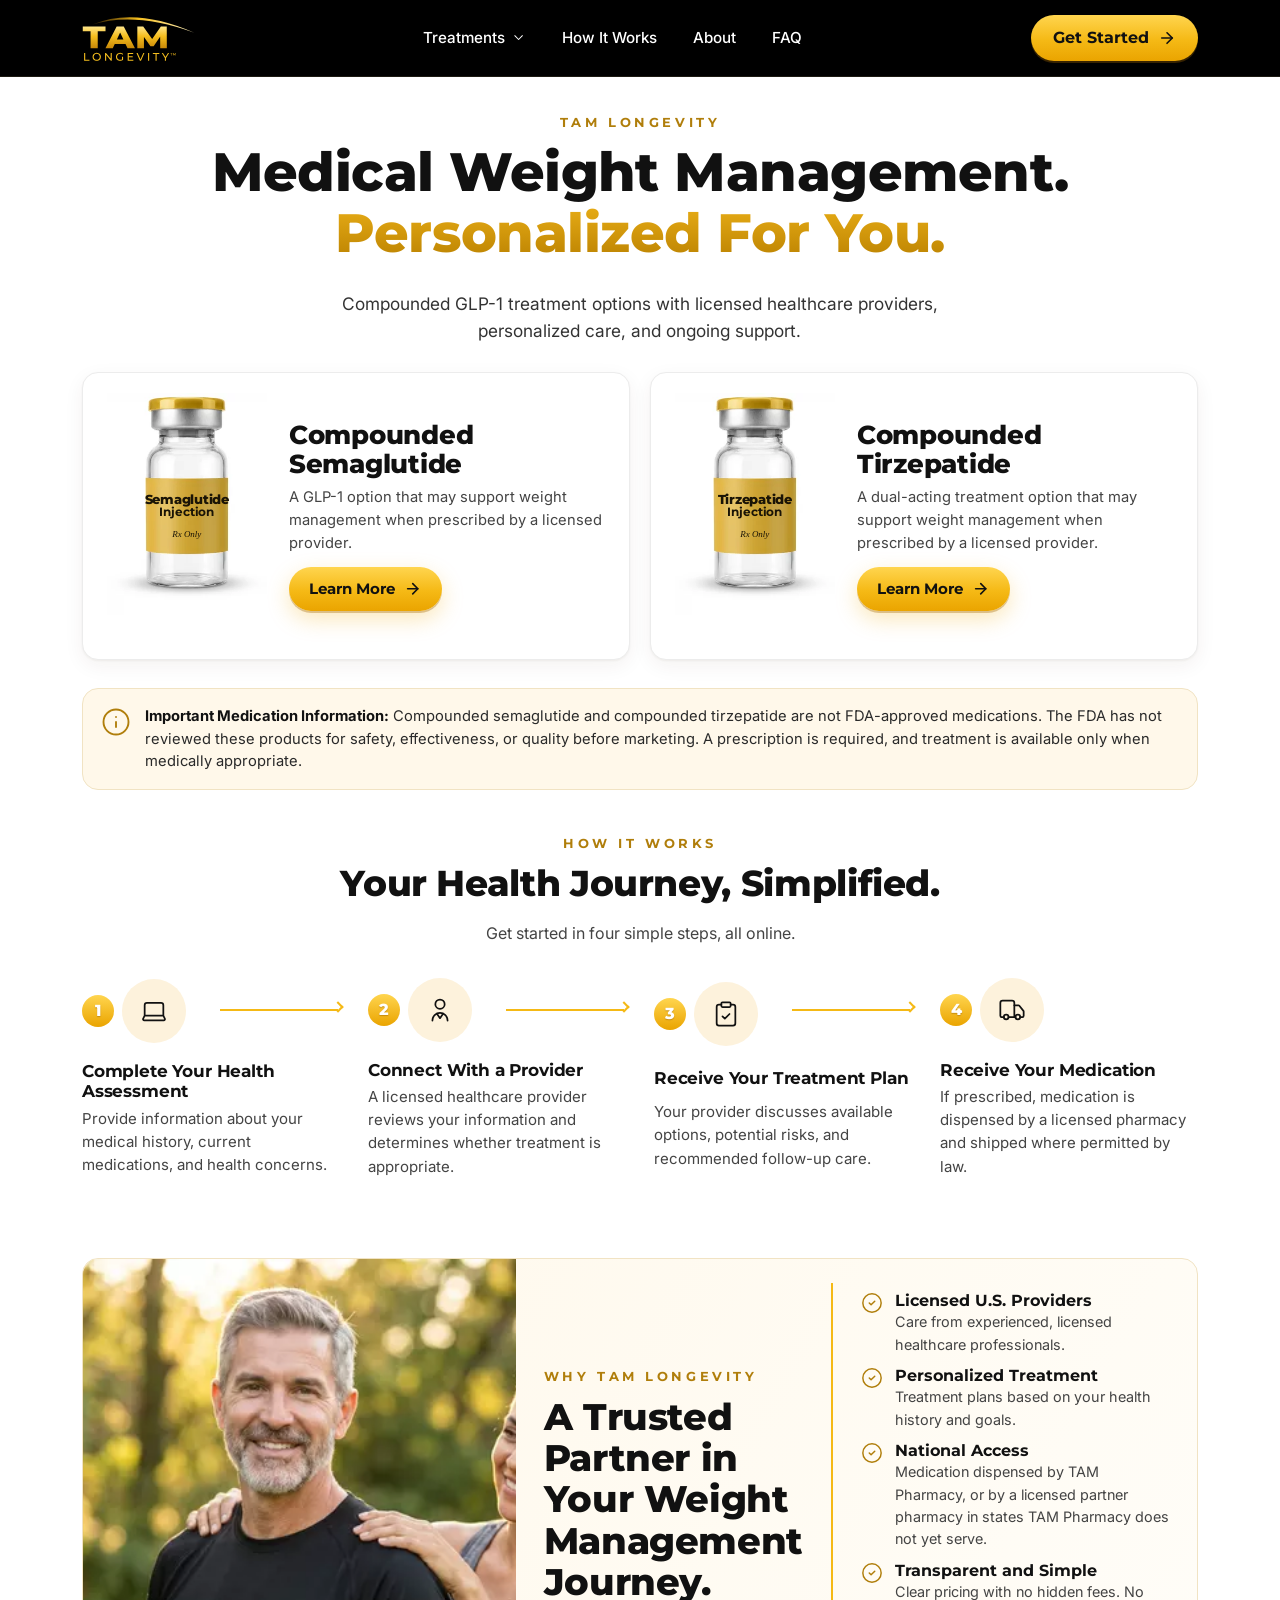
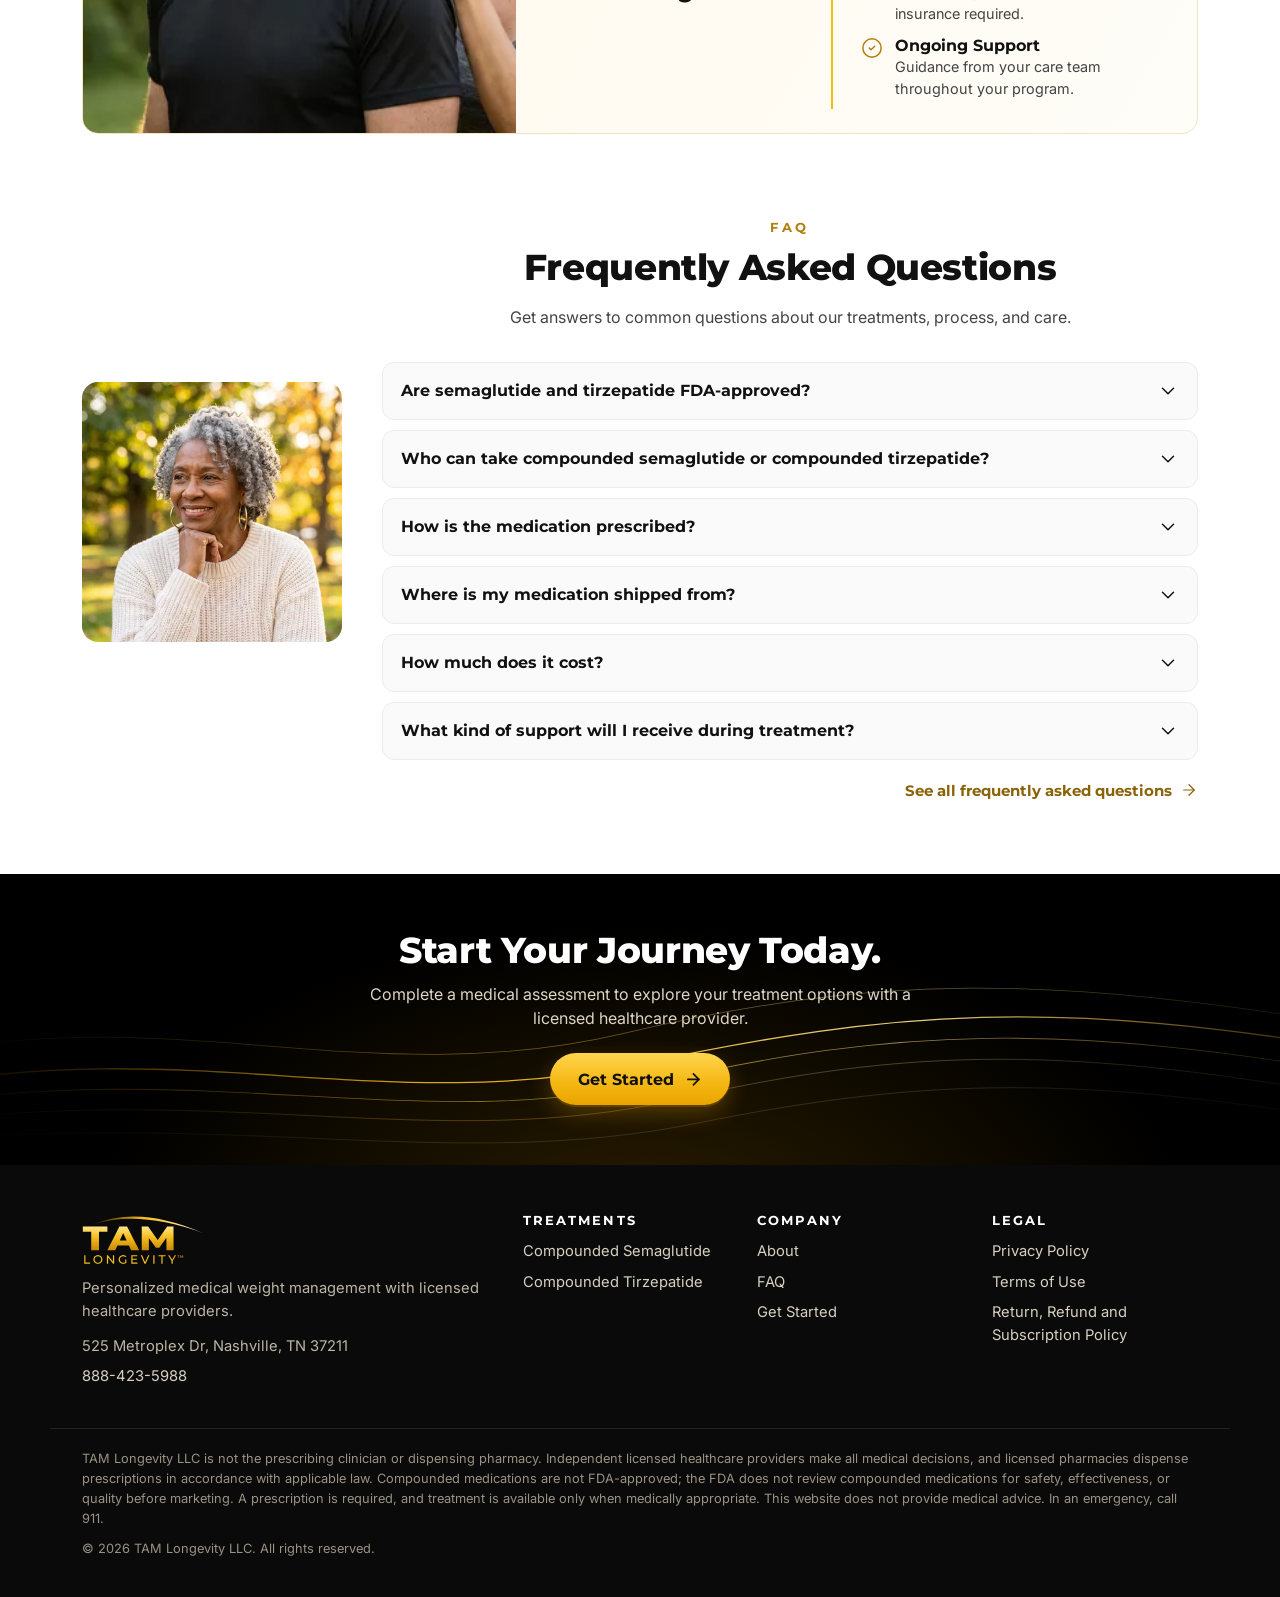
==== commit 9999a7dc: "Remove Resources page, add side-effect reporting line, add CNAME for tamlongevity.com Co-Authored-By" ====
--- a/index.html
+++ b/index.html
@@ -37,7 +37,6 @@
       </div>
       <a href="#how-it-works">How It Works</a>
       <a href="about/">About</a>
-      <a href="resources/">Resources</a>
       <a href="faq/">FAQ</a>
     </nav>
     <a class="btn btn-gold btn-sm header-cta" href="get-started/">Get Started<svg class="ico " viewBox="0 0 24 24" fill="none" stroke="currentColor" stroke-width="1.6" stroke-linecap="round" stroke-linejoin="round" aria-hidden="true"><path d="M5 12h14"/><path d="m12 5 7 7-7 7"/></svg></a>
@@ -203,7 +202,7 @@
     </div>
     <div>
       <h3>Company</h3>
-      <ul><li><a href="about/">About</a></li><li><a href="faq/">FAQ</a></li><li><a href="resources/">Resources</a></li><li><a href="get-started/">Get Started</a></li></ul>
+      <ul><li><a href="about/">About</a></li><li><a href="faq/">FAQ</a></li><li><a href="get-started/">Get Started</a></li></ul>
     </div>
     <div>
       <h3>Legal</h3>
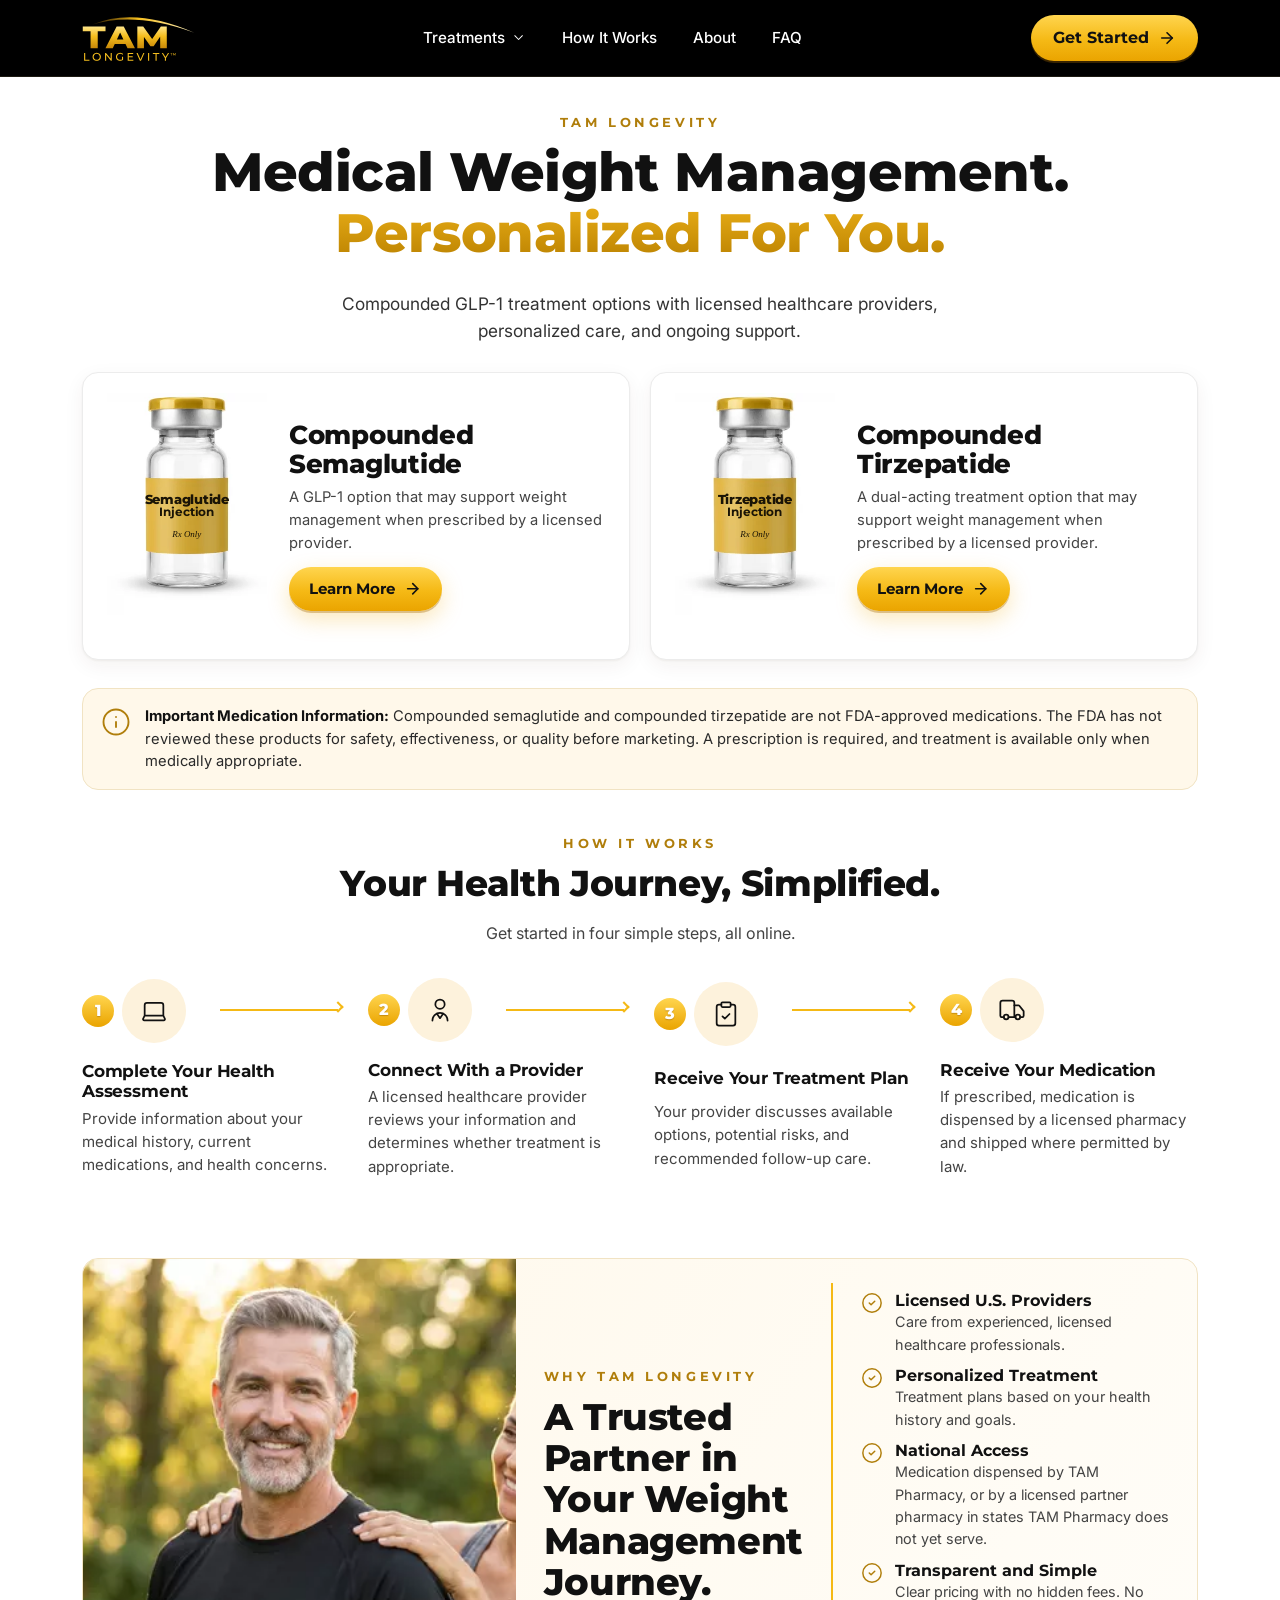
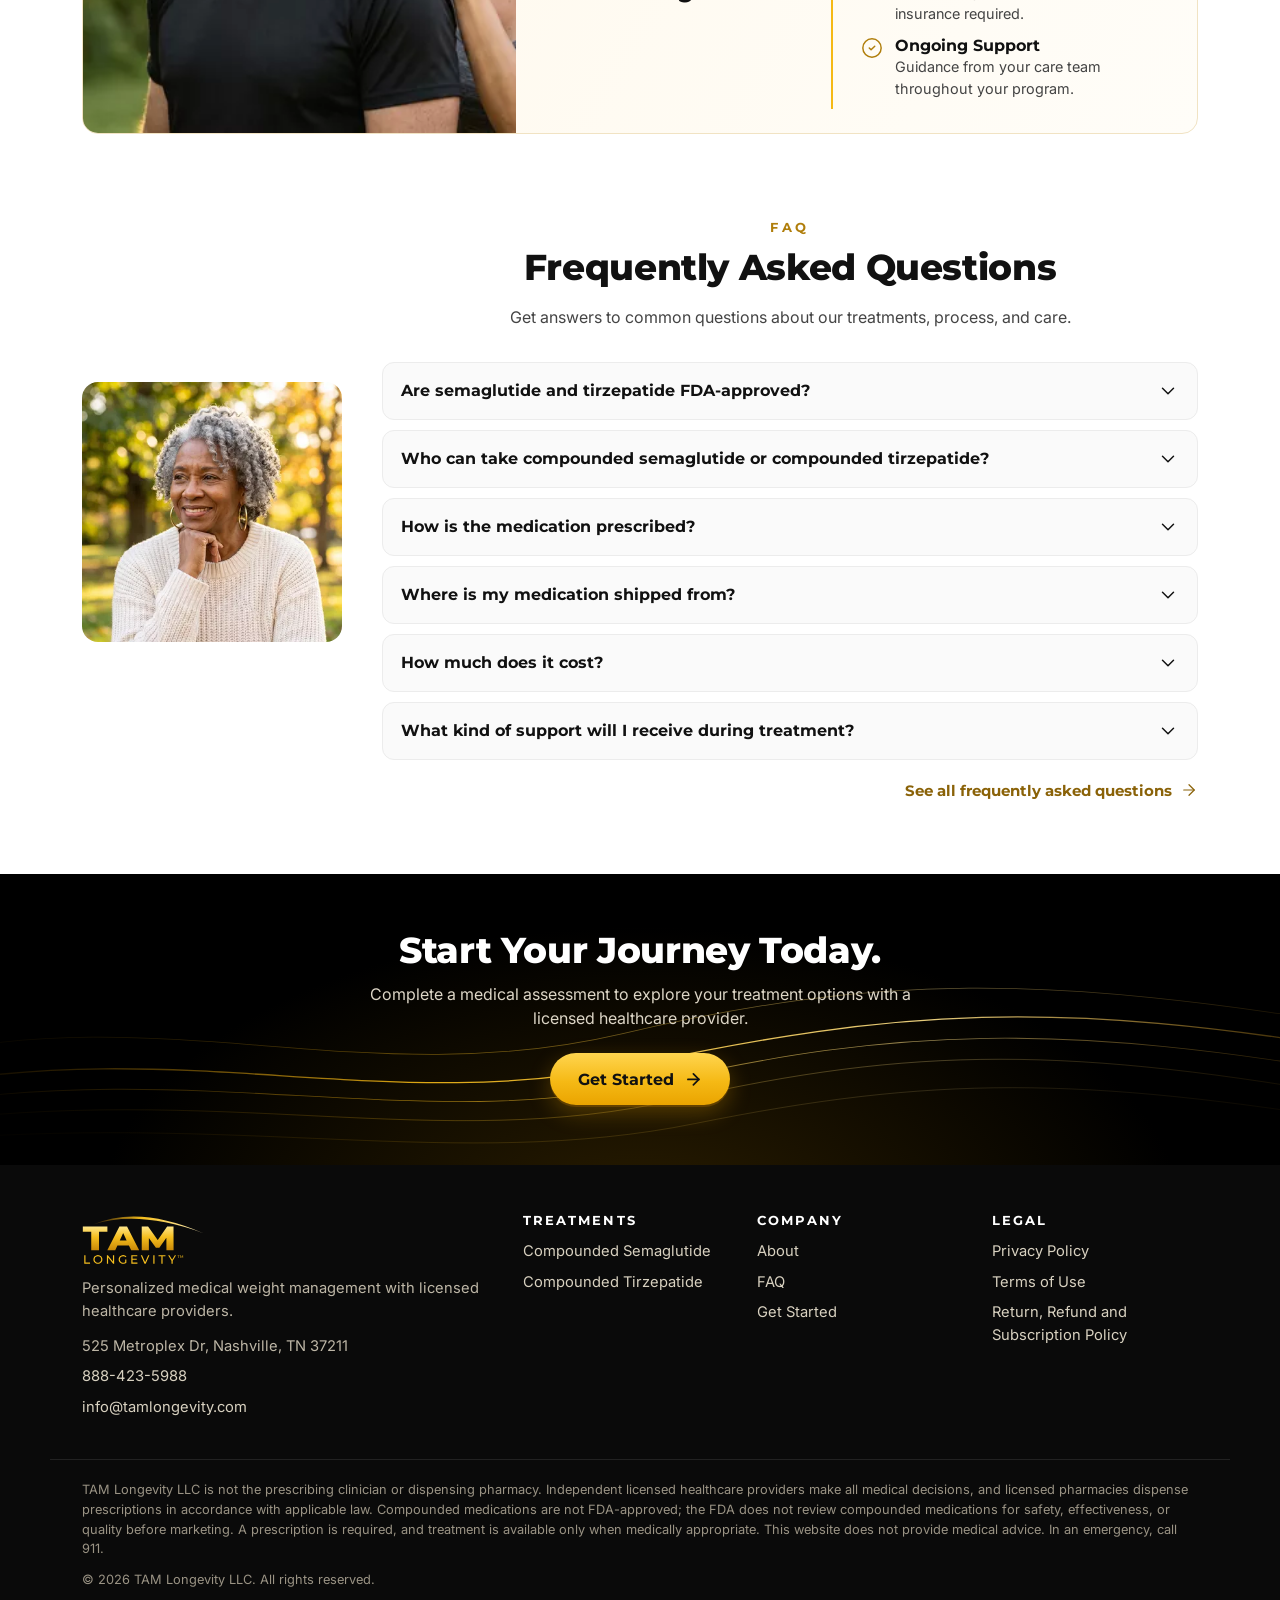
==== commit 9e9d3074: "Add info@tamlongevity.com to footer, About and policies Co-Authored-By: Claude Opus 5.5 <noreply@ant" ====
--- a/index.html
+++ b/index.html
@@ -194,7 +194,7 @@
     <div class="footer-brand">
       <img src="assets/brand/tam-longevity-logo-gold.svg" alt="TAM Longevity" width="150" height="64" loading="lazy">
       <p>Personalized medical weight management with licensed healthcare providers.</p>
-      <ul class="footer-contact"><li>525 Metroplex Dr, Nashville, TN 37211</li><li><a href="tel:8884235988">888-423-5988</a></li></ul>
+      <ul class="footer-contact"><li>525 Metroplex Dr, Nashville, TN 37211</li><li><a href="tel:8884235988">888-423-5988</a></li><li><a href="mailto:info@tamlongevity.com">info@tamlongevity.com</a></li></ul>
     </div>
     <div>
       <h3>Treatments</h3>
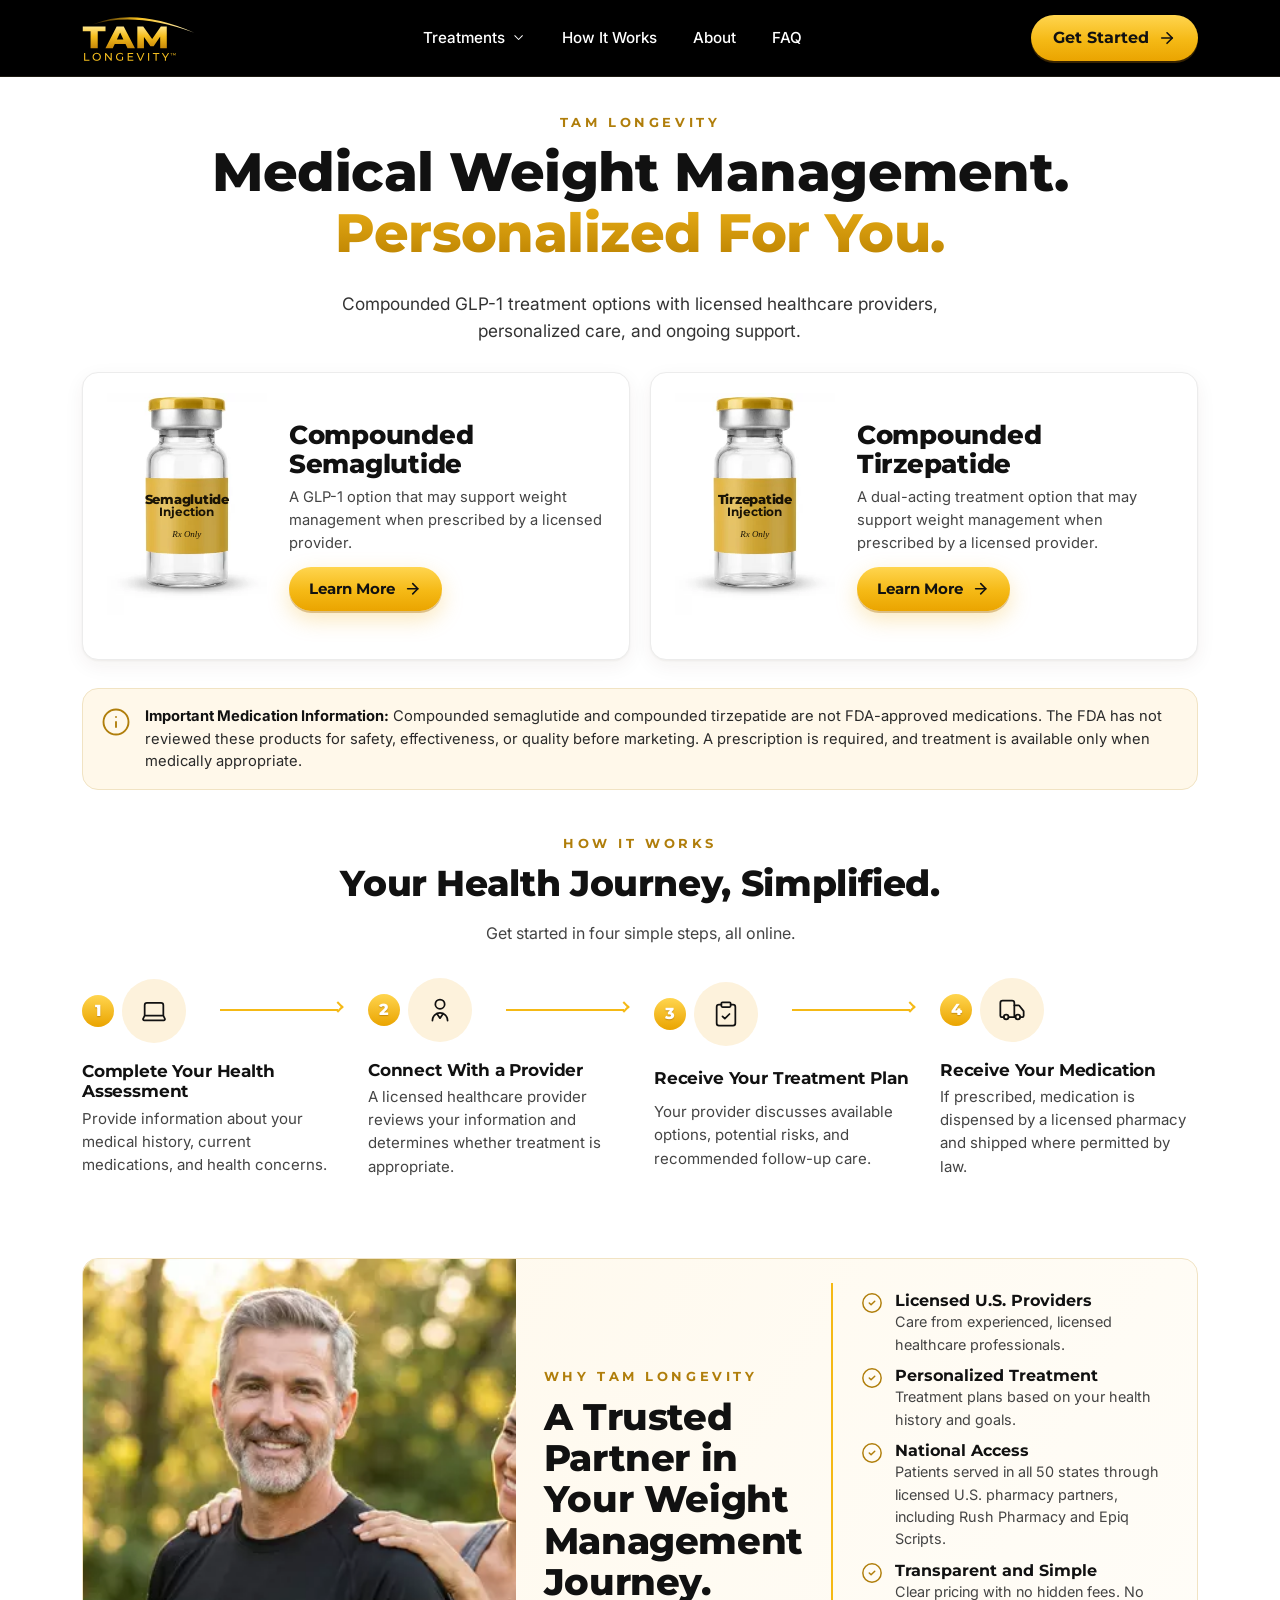
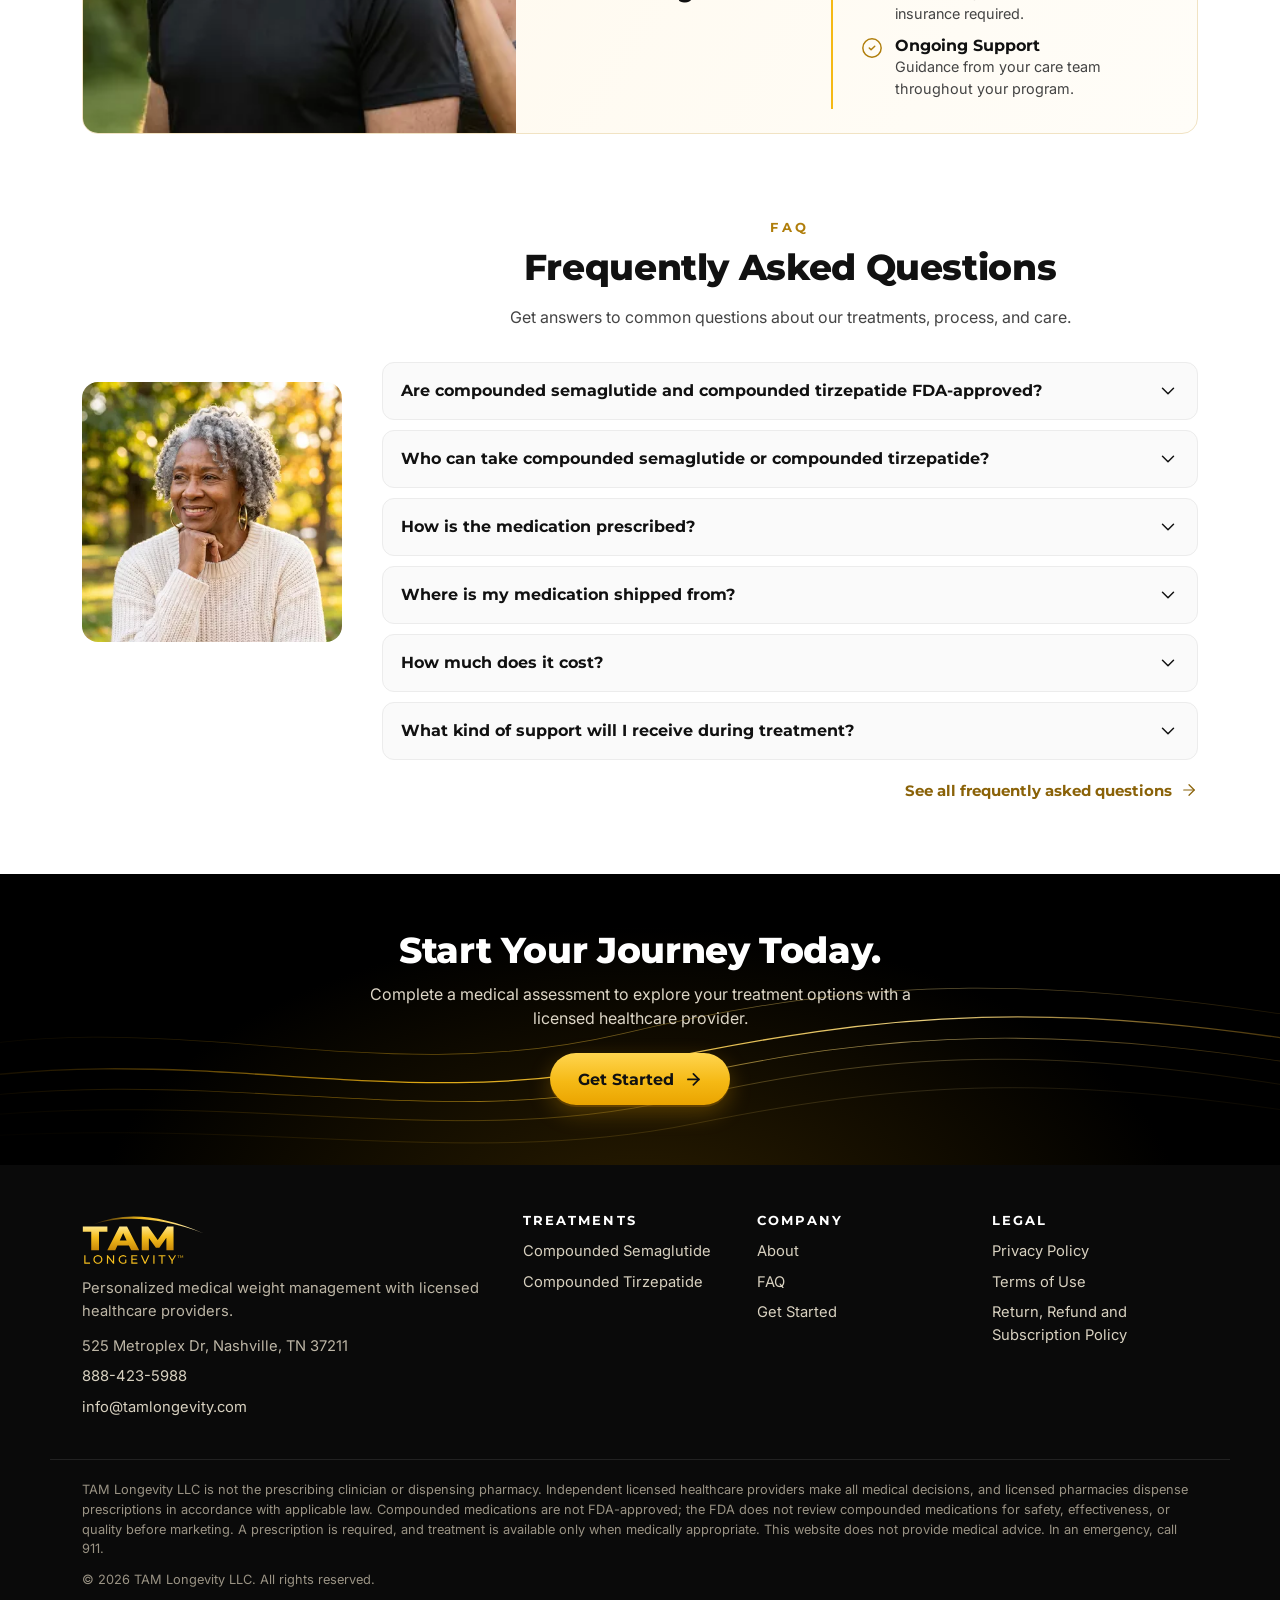
==== commit 08a5291c: "LegitScript pass: Rush Pharmacy + Epiq Scripts, remove brand-comparison wording Co-Authored-By: Clau" ====
--- a/index.html
+++ b/index.html
@@ -123,7 +123,7 @@
       <ul class="checks checks-detail">
         <li><svg class="ico " viewBox="0 0 24 24" fill="none" stroke="currentColor" stroke-width="1.6" stroke-linecap="round" stroke-linejoin="round" aria-hidden="true"><circle cx="12" cy="12" r="10"/><path d="m9 12 2 2 4-4"/></svg><span><strong>Licensed U.S. Providers</strong>Care from experienced, licensed healthcare professionals.</span></li>
         <li><svg class="ico " viewBox="0 0 24 24" fill="none" stroke="currentColor" stroke-width="1.6" stroke-linecap="round" stroke-linejoin="round" aria-hidden="true"><circle cx="12" cy="12" r="10"/><path d="m9 12 2 2 4-4"/></svg><span><strong>Personalized Treatment</strong>Treatment plans based on your health history and goals.</span></li>
-        <li><svg class="ico " viewBox="0 0 24 24" fill="none" stroke="currentColor" stroke-width="1.6" stroke-linecap="round" stroke-linejoin="round" aria-hidden="true"><circle cx="12" cy="12" r="10"/><path d="m9 12 2 2 4-4"/></svg><span><strong>National Access</strong>Medication dispensed by TAM Pharmacy, or by a licensed partner pharmacy in states TAM Pharmacy does not yet serve.</span></li>
+        <li><svg class="ico " viewBox="0 0 24 24" fill="none" stroke="currentColor" stroke-width="1.6" stroke-linecap="round" stroke-linejoin="round" aria-hidden="true"><circle cx="12" cy="12" r="10"/><path d="m9 12 2 2 4-4"/></svg><span><strong>National Access</strong>Patients served in all 50 states through licensed U.S. pharmacy partners, including Rush Pharmacy and Epiq Scripts.</span></li>
         <li><svg class="ico " viewBox="0 0 24 24" fill="none" stroke="currentColor" stroke-width="1.6" stroke-linecap="round" stroke-linejoin="round" aria-hidden="true"><circle cx="12" cy="12" r="10"/><path d="m9 12 2 2 4-4"/></svg><span><strong>Transparent and Simple</strong>Clear pricing with no hidden fees. No insurance required.</span></li>
         <li><svg class="ico " viewBox="0 0 24 24" fill="none" stroke="currentColor" stroke-width="1.6" stroke-linecap="round" stroke-linejoin="round" aria-hidden="true"><circle cx="12" cy="12" r="10"/><path d="m9 12 2 2 4-4"/></svg><span><strong>Ongoing Support</strong>Guidance from your care team throughout your program.</span></li>
       </ul>
@@ -142,8 +142,8 @@
       </div>
       <div class="faq-list">
       <details class="faq">
-        <summary>Are semaglutide and tirzepatide FDA-approved?<svg class="ico " viewBox="0 0 24 24" fill="none" stroke="currentColor" stroke-width="1.6" stroke-linecap="round" stroke-linejoin="round" aria-hidden="true"><path d="m6 9 6 6 6-6"/></svg></summary>
-        <div class="faq-a"><p>Certain brand-name medications that contain semaglutide and tirzepatide are FDA-approved for specific uses. Compounded semaglutide and tirzepatide are not FDA-approved, and the FDA does not review compounded medications for safety, effectiveness, or quality before they are marketed. Compounded medications are prepared by a licensed pharmacy for an individual patient based on a valid prescription.</p></div>
+        <summary>Are compounded semaglutide and compounded tirzepatide FDA-approved?<svg class="ico " viewBox="0 0 24 24" fill="none" stroke="currentColor" stroke-width="1.6" stroke-linecap="round" stroke-linejoin="round" aria-hidden="true"><path d="m6 9 6 6 6-6"/></svg></summary>
+        <div class="faq-a"><p>No. Compounded semaglutide and compounded tirzepatide are not FDA-approved, and the FDA does not review compounded medications for safety, effectiveness, or quality before they are marketed. Compounded medications are prepared by a licensed pharmacy for an individual patient based on a valid prescription.</p></div>
       </details>
       <details class="faq">
         <summary>Who can take compounded semaglutide or compounded tirzepatide?<svg class="ico " viewBox="0 0 24 24" fill="none" stroke="currentColor" stroke-width="1.6" stroke-linecap="round" stroke-linejoin="round" aria-hidden="true"><path d="m6 9 6 6 6-6"/></svg></summary>
@@ -155,7 +155,7 @@
       </details>
       <details class="faq">
         <summary>Where is my medication shipped from?<svg class="ico " viewBox="0 0 24 24" fill="none" stroke="currentColor" stroke-width="1.6" stroke-linecap="round" stroke-linejoin="round" aria-hidden="true"><path d="m6 9 6 6 6-6"/></svg></summary>
-        <div class="faq-a"><p>If prescribed, your medication is dispensed by a licensed U.S. pharmacy partner, including TAM Pharmacy and Epiq Scripts, and shipped to your address where permitted by law. Typical pharmacy processing is 24 to 48 hours after prescription approval; carrier delivery times vary.</p></div>
+        <div class="faq-a"><p>If prescribed, your medication is dispensed by a licensed U.S. pharmacy partner, including Rush Pharmacy and Epiq Scripts, and shipped to your address where permitted by law. Typical pharmacy processing is 24 to 48 hours after prescription approval; carrier delivery times vary.</p></div>
       </details>
       <details class="faq">
         <summary>How much does it cost?<svg class="ico " viewBox="0 0 24 24" fill="none" stroke="currentColor" stroke-width="1.6" stroke-linecap="round" stroke-linejoin="round" aria-hidden="true"><path d="m6 9 6 6 6-6"/></svg></summary>
